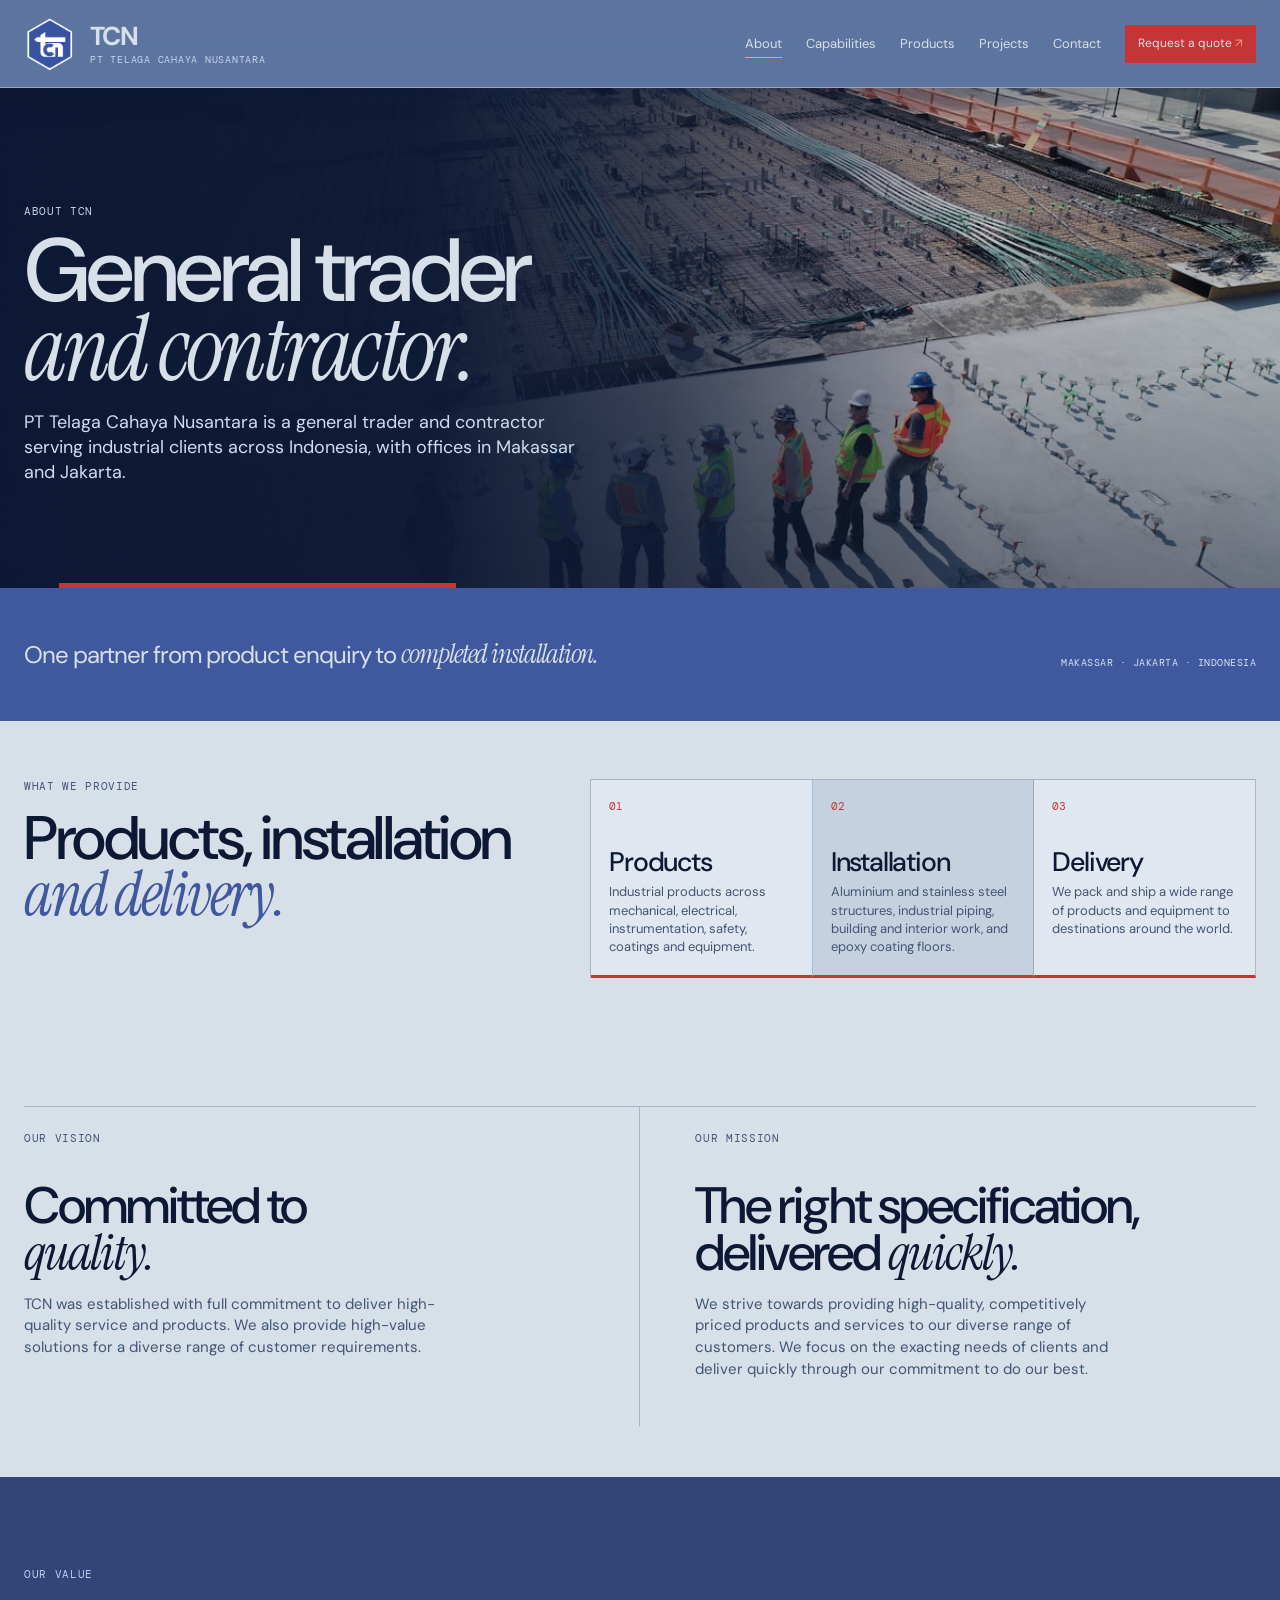
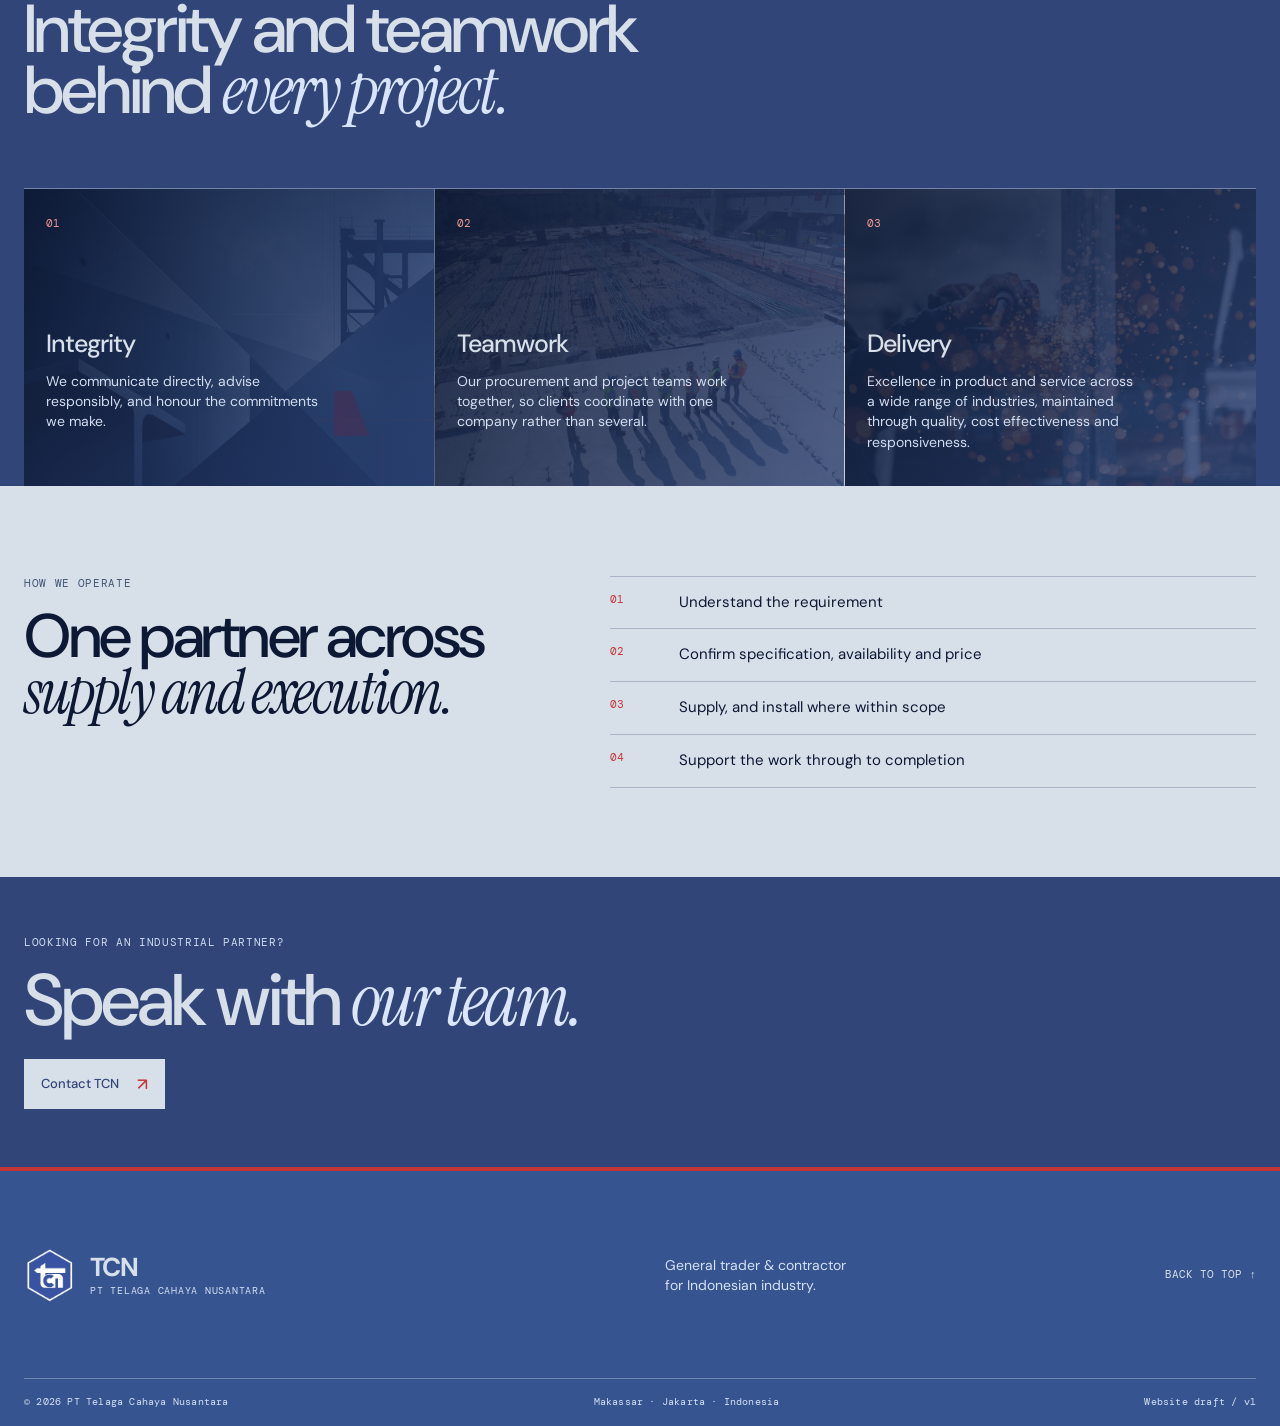
==== about.html @ 2f2cd689 "Initial commit: TCN corporate website Static site with product catalogue, projects, and company page" ====
<!doctype html>
<html lang="en">
  <head>
    <meta charset="UTF-8" />
    <meta name="viewport" content="width=device-width, initial-scale=1.0" />
    <meta name="description" content="PT Telaga Cahaya Nusantara is a general trader and contractor with offices in Makassar and Jakarta. Our vision, mission, values and approach to industrial projects." />
    <title>About TCN — General Trader & Contractor</title>
    <link rel="icon" type="image/png" href="assets/tcn-logo.png" />
    <link rel="preconnect" href="https://fonts.googleapis.com" />
    <link rel="preconnect" href="https://fonts.gstatic.com" crossorigin />
    <link href="https://fonts.googleapis.com/css2?family=DM+Mono:wght@400;500&family=DM+Sans:opsz,wght@9..40,400;9..40,500;9..40,600&family=Instrument+Serif:ital@0;1&display=swap" rel="stylesheet" />
    <link rel="stylesheet" href="styles.css" />
  </head>
  <body class="subpage-body about-page">
    <a class="skip-link" href="#main">Skip to content</a>
    <header class="site-header" id="top">
      <a class="brand" href="index.html" aria-label="TCN home"><img class="brand-mark" src="assets/tcn-logo.png" data-asset="logo" alt="" /><span><strong>TCN</strong><small>PT Telaga Cahaya Nusantara</small></span></a>
      <button class="menu-button" type="button" aria-expanded="false" aria-controls="primary-navigation"><span class="menu-label">Menu</span><span class="menu-lines" aria-hidden="true"></span></button>
      <nav id="primary-navigation" class="primary-navigation" aria-label="Primary navigation"><a href="about.html" aria-current="page">About</a><a href="index.html#capabilities">Capabilities</a><a href="products.html">Products</a><a href="projects.html">Projects</a><a href="index.html#contact">Contact</a><a class="nav-cta" href="index.html#contact">Request a quote <span>↗</span></a></nav>
    </header>
    <main id="main">
      <section class="about-hero section-shell" data-asset-bg="aboutHero">
        <p class="eyebrow">About TCN</p>
        <h1>General trader<br /><em>and contractor.</em></h1>
        <p>PT Telaga Cahaya Nusantara is a general trader and contractor serving industrial clients across Indonesia, with offices in Makassar and Jakarta.</p>
      </section>
      <section class="about-statement-band">
        <div class="section-shell">
          <p>One partner from product enquiry to <em>completed installation.</em></p>
          <span>Makassar · Jakarta · Indonesia</span>
        </div>
      </section>
      <section class="about-scope section-shell" aria-labelledby="scope-title">
        <div class="about-scope-intro"><p class="eyebrow">What we provide</p><h2 id="scope-title">Products, installation<br /><em>and delivery.</em></h2></div>
        <div class="about-scope-grid">
          <article><span>01</span><h3>Products</h3><p>Industrial products across mechanical, electrical, instrumentation, safety, coatings and equipment.</p></article>
          <article><span>02</span><h3>Installation</h3><p>Aluminium and stainless steel structures, industrial piping, building and interior work, and epoxy coating floors.</p></article>
          <article><span>03</span><h3>Delivery</h3><p>We pack and ship a wide range of products and equipment to destinations around the world.</p></article>
        </div>
      </section>
      <section class="company-pillars section-shell">
        <article><p class="eyebrow">Our vision</p><h2>Committed to<br /><em>quality.</em></h2><p>TCN was established with full commitment to deliver high-quality service and products. We also provide high-value solutions for a diverse range of customer requirements.</p></article>
        <article><p class="eyebrow">Our mission</p><h2>The right specification,<br />delivered <em>quickly.</em></h2><p>We strive towards providing high-quality, competitively priced products and services to our diverse range of customers. We focus on the exacting needs of clients and deliver quickly through our commitment to do our best.</p></article>
      </section>
      <section class="value-section">
        <div class="section-shell">
          <div class="value-heading"><p class="eyebrow">Our value</p><h2>Integrity and teamwork<br />behind <em>every project.</em></h2></div>
          <div class="values-grid">
            <article data-asset-bg="valueIntegrity"><span>01</span><h3>Integrity</h3><p>We communicate directly, advise responsibly, and honour the commitments we make.</p></article>
            <article data-asset-bg="valueTeamwork"><span>02</span><h3>Teamwork</h3><p>Our procurement and project teams work together, so clients coordinate with one company rather than several.</p></article>
            <article data-asset-bg="valueDelivery"><span>03</span><h3>Delivery</h3><p>Excellence in product and service across a wide range of industries, maintained through quality, cost effectiveness and responsiveness.</p></article>
          </div>
        </div>
      </section>
      <section class="about-capability section-shell">
        <div><p class="eyebrow">How we operate</p><h2>One partner across<br /><em>supply and execution.</em></h2></div>
        <div class="capability-flow"><p><span>01</span>Understand the requirement</p><p><span>02</span>Confirm specification, availability and price</p><p><span>03</span>Supply, and install where within scope</p><p><span>04</span>Support the work through to completion</p></div>
      </section>
      <section class="enquiry-banner compact">
        <div class="section-shell"><p class="eyebrow">Looking for an industrial partner?</p><h2>Speak with <em>our team.</em></h2><a class="button button-light" href="index.html#contact">Contact TCN <span>↗</span></a></div>
      </section>
    </main>
    <footer class="site-footer">
      <div class="footer-main section-shell"><a class="brand footer-brand" href="index.html"><img class="brand-mark" src="assets/tcn-logo.png" data-asset="logo" alt="" /><span><strong>TCN</strong><small>PT Telaga Cahaya Nusantara</small></span></a><p>General trader & contractor<br />for Indonesian industry.</p><a class="footer-top" href="#top">Back to top ↑</a></div>
      <div class="footer-meta section-shell"><span>© <span id="year"></span> PT Telaga Cahaya Nusantara</span><span>Makassar · Jakarta · Indonesia</span><span>Website draft / v1</span></div>
    </footer>
    <script src="assets/asset-library.js"></script><script src="script.js"></script>
  </body>
</html>
---- styles.css ----
:root {
  --ink: #13234a;
  --paper: #edf2fb;
  --paper-deep: #d9e3f3;
  --blue: #40599e;
  --blue-deep: #314578;
  --blue-soft: #c9d5ec;
  --red: #c53536;
  --red-soft: #f19a90;
  --line: rgba(19, 35, 74, .23);
  --muted: #506282;
  --card-scrim: linear-gradient(90deg, rgba(215,223,233,.98) 0 38%, rgba(215,223,233,.84) 59%, rgba(13,25,52,.25) 100%);
  --card-scrim-hover: linear-gradient(90deg, rgba(13,25,52,.91) 0 42%, rgba(13,25,52,.59) 72%, rgba(13,25,52,.2) 100%);
  --mono: "DM Mono", monospace;
  --sans: "DM Sans", Arial, sans-serif;
  --serif: "Instrument Serif", Georgia, serif;
}

* { box-sizing: border-box; }
html { scroll-behavior: smooth; }
body { margin: 0; color: var(--ink); background: var(--paper); font-family: var(--sans); font-size: 16px; line-height: 1.45; }
a { color: inherit; text-decoration: none; }
a:focus-visible, button:focus-visible, input:focus-visible, select:focus-visible, textarea:focus-visible { outline: 2px solid var(--red); outline-offset: 3px; }
img { display: block; width: 100%; height: 100%; object-fit: cover; }
button, input, select, textarea { font: inherit; }
button { cursor: pointer; }
.section-shell { width: min(100% - 48px, 1320px); margin-inline: auto; }
.skip-link { position: fixed; left: 16px; top: -100px; z-index: 99; padding: 10px 14px; background: var(--blue); color: var(--paper); }
.skip-link:focus { top: 16px; }
.eyebrow, .card-label { margin: 0; font-family: var(--mono); font-size: 11px; letter-spacing: .06em; line-height: 1.3; text-transform: uppercase; }
.eyebrow { color: var(--muted); }
h1, h2, h3, p { text-wrap: pretty; }
h1, h2, h3 { margin-top: 0; font-weight: 500; letter-spacing: -.04em; }
h1 em, h2 em, h3 em { font-family: var(--serif); font-weight: 400; }

.site-header { width: min(100% - 48px, 1320px); min-height: 88px; margin-inline: auto; display: flex; align-items: center; justify-content: space-between; gap: 22px; border-bottom: 1px solid var(--line); }
.brand { display: inline-flex; align-items: center; gap: 11px; min-width: 0; }
.brand-mark { width: 36px; height: 40px; flex: 0 0 36px; object-fit: contain; }
.brand span { display: grid; line-height: 1.05; }
.brand strong { font-size: 18px; letter-spacing: -.05em; }
.brand small { margin-top: 3px; font-size: 9px; font-family: var(--mono); text-transform: uppercase; letter-spacing: .035em; white-space: nowrap; }
.primary-navigation { display: flex; align-items: center; gap: 24px; font-size: 13px; }
.primary-navigation > a:not(.nav-cta) { position: relative; }
.primary-navigation > a:not(.nav-cta)::after { content: ""; position: absolute; bottom: -5px; left: 0; width: 100%; height: 1px; background: var(--blue); transform: scaleX(0); transform-origin: right; transition: transform .25s ease; }
.primary-navigation > a:not(.nav-cta):hover::after { transform: scaleX(1); transform-origin: left; }
.primary-navigation > a[aria-current="page"]::after { background: var(--red-soft); transform: scaleX(1); transform-origin: left; }
.nav-cta { padding: 10px 13px; background: var(--blue-deep); color: var(--paper); font-size: 12px; }
.nav-cta span { color: var(--red-soft); }
.menu-button { display: none; border: 0; background: transparent; color: var(--ink); }

.hero { position: relative; display: grid; grid-template-columns: minmax(0, .96fr) minmax(340px, .89fr); gap: clamp(32px, 5vw, 76px); padding: clamp(48px, 5.4vw, 76px) 0 40px; }
.hero-copy { align-self: center; padding-bottom: 18px; }
.hero h1 { max-width: 9.3ch; margin: 14px 0 21px; font-size: clamp(54px, 6.3vw, 102px); line-height: .88; }
.hero-intro { max-width: 430px; margin: 0; color: var(--muted); font-size: clamp(17px, 1.45vw, 21px); line-height: 1.42; }
.hero-actions { display: flex; align-items: center; gap: 26px; margin-top: 28px; }
.button { display: inline-flex; align-items: center; justify-content: center; gap: 18px; min-height: 48px; padding: 12px 16px; border: 1px solid transparent; font-size: 13px; font-weight: 500; transition: background .2s, color .2s, transform .2s; }
.button:hover { transform: translateY(-2px); }
.button-dark { background: var(--blue-deep); color: var(--paper); }
.button-dark span { color: var(--red-soft); font-size: 18px; }
.text-link { display: inline-flex; align-items: center; gap: 8px; border-bottom: 1px solid currentColor; padding-bottom: 3px; font-size: 13px; font-weight: 500; }
.text-link span { color: var(--blue); font-size: 17px; line-height: .5; }
.hero-image { position: relative; height: clamp(405px, 53svh, 500px); min-height: 0; margin: 0; overflow: hidden; background: var(--blue-deep); }
.hero-slides, .hero-slides img { position: absolute; inset: 0; }
.hero-slides img { opacity: 0; transform: scale(1.025); transition: opacity 1.05s cubic-bezier(.22,.61,.36,1), transform 5.2s cubic-bezier(.22,.61,.36,1); }
.hero-slides img.is-active { opacity: 1; transform: scale(1); }
.hero-image::after { content: ""; position: absolute; inset: 0; background: linear-gradient(0deg, rgba(20, 35, 75, .66), rgba(64, 89, 158, .14) 55%); pointer-events: none; }
.hero-image figcaption { position: absolute; z-index: 2; right: 18px; bottom: 14px; left: 18px; display: flex; justify-content: space-between; color: var(--paper); font-family: var(--mono); font-size: 10px; letter-spacing: .045em; text-transform: uppercase; }
.hero-stamp { position: absolute; z-index: 3; right: -1px; top: 32px; display: grid; place-content: center; width: 72px; height: 78px; color: var(--paper); background: var(--red); font-family: var(--mono); font-size: 11px; line-height: 1.1; text-align: center; }
.hero-slider-controls { position: absolute; z-index: 3; top: 18px; left: 18px; display: flex; align-items: center; gap: 9px; color: var(--paper); }
.hero-slider-controls > button { width: 27px; height: 27px; border: 1px solid rgba(237,242,251,.75); background: rgba(13,25,52,.5); color: var(--paper); font-size: 16px; line-height: 1; }
.hero-slider-controls > button:hover { border-color: var(--red-soft); color: var(--red-soft); }
.hero-slider-dots { display: flex; gap: 5px; }
.hero-slider-dots button { width: 7px; height: 7px; padding: 0; border: 0; border-radius: 50%; background: rgba(237,242,251,.5); }
.hero-slider-dots button.is-active { background: var(--red-soft); transform: scale(1.2); }
.hero-slide-count { margin-left: 3px; font: 9px var(--mono); letter-spacing: .06em; }
.hero-rule { position: absolute; width: 38%; height: 7px; bottom: 0; left: 0; background: var(--red); }

.confidence-bar { display: flex; align-items: center; justify-content: space-between; gap: 28px; padding: 19px max(24px, calc((100% - 1320px)/2)); background: var(--blue-deep); color: var(--paper); border-top: 3px solid var(--red); }
.confidence-bar p { margin: 0; font-size: 14px; }
.confidence-bar a { flex: none; font-family: var(--mono); font-size: 11px; text-transform: uppercase; }
.confidence-bar a span { color: var(--red-soft); }

.capabilities { padding: clamp(58px, 7.5vw, 104px) 0; }
.section-header { display: grid; grid-template-columns: 1.05fr 1.05fr .75fr; gap: 32px; align-items: end; margin-bottom: 46px; }
.section-header h2 { max-width: 600px; margin: 0; font-size: clamp(45px, 5.1vw, 76px); line-height: .92; }
.section-header > p:not(.eyebrow) { max-width: 290px; margin: 0 0 4px; color: var(--muted); font-size: 15px; }
.capability-list { border-top: 1px solid var(--line); background: transparent; }
.capability-card { position: relative; display: grid; grid-template-columns: 9.5% 42% 48.5%; min-height: 490px; border-bottom: 1px solid var(--line); }
.card-number { padding: 21px 0 0; color: var(--muted); font-family: var(--mono); font-size: 11px; }
.capability-content { display: flex; flex-direction: column; align-items: flex-start; padding: 78px 45px 42px 0; }
.capability-content .card-label { color: var(--blue-deep); }
.capability-content h3 { margin: 22px 0; font-size: clamp(38px, 4vw, 64px); line-height: .92; }
.capability-content > p:not(.card-label) { max-width: 410px; margin: 0; color: var(--muted); font-size: 15px; }
.capability-content ul { margin: 27px 0 30px; padding: 0; list-style: none; font-size: 13px; }
.capability-content li { padding: 5px 0; border-top: 1px solid var(--line); }
.capability-content li::before { content: "—"; color: var(--red); padding-right: 7px; }
.card-image { position: relative; overflow: hidden; }
.card-image::after { content: ""; position: absolute; inset: 0; background: rgba(49, 69, 120, .38); mix-blend-mode: multiply; }
.trading .card-image::after { background: rgba(197, 53, 54, .22); }

.statement-section { padding: clamp(58px, 7vw, 98px) 0 0; background: var(--blue-deep); color: var(--paper); }
.statement-inner .eyebrow { color: #bfd0f1; }
.statement-text { max-width: 1060px; margin: 62px 0 90px; font-size: clamp(45px, 5.9vw, 88px); line-height: .94; letter-spacing: -.05em; }
.statement-text em { color: #d6e1fb; font-family: var(--serif); font-weight: 400; }
.principles-grid { display: grid; grid-template-columns: repeat(4, 1fr); border-top: 1px solid rgba(242,240,234,.29); }
.principles-grid > div { position: relative; isolation: isolate; min-height: 205px; padding: 20px 20px 28px; overflow: hidden; border-right: 1px solid rgba(242,240,234,.29); background-color: var(--blue-deep); background-image: var(--asset-image); background-position: center; background-size: cover; }
.principles-grid > div::before { content: ''; position: absolute; z-index: 0; inset: 0; background: linear-gradient(125deg, rgba(13,25,52,.94), rgba(13,25,52,.75)); }
.principles-grid > div > * { position: relative; z-index: 1; }
.principles-grid > div:last-child { border-right: 0; }
.principles-grid span { color: var(--red-soft); font-family: var(--mono); font-size: 11px; }
.principles-grid h3 { margin: 44px 0 8px; font-size: 21px; letter-spacing: -.03em; }
.principles-grid p { max-width: 210px; margin: 0; color: #ced9ef; font-size: 13px; }

.references { padding: clamp(60px, 7.5vw, 104px) 0; }
.section-header.narrow { grid-template-columns: 1.05fr 1.5fr; }
.reference-grid { display: grid; grid-template-columns: repeat(4, 1fr); margin-top: 54px; border-top: 1px solid var(--line); border-left: 1px solid var(--line); }
.reference-grid span { min-height: 125px; display: grid; align-content: center; padding: 22px; border-right: 1px solid var(--line); border-bottom: 1px solid var(--line); font-size: clamp(15px, 1.4vw, 20px); font-weight: 500; letter-spacing: -.025em; }
.reference-grid span:nth-child(2n) { background: var(--blue-soft); }
.client-logo-grid { display: grid; grid-template-columns: repeat(3, 1fr); margin-top: 54px; border-top: 1px solid var(--line); border-left: 1px solid var(--line); }
.client-logo-card { min-height: 202px; display: flex; flex-direction: column; justify-content: space-between; gap: 24px; padding: 28px; background: rgba(237,242,251,.56); border-right: 1px solid var(--line); border-bottom: 1px solid var(--line); }
.client-logo-card:nth-child(2) { background: #c6d1df; }
.client-logo-card img { width: min(100%, 220px); height: 86px; object-fit: contain; object-position: left center; }
.client-logo-card p { margin: 0; color: var(--muted); font: 11px var(--mono); line-height: 1.35; text-transform: uppercase; }
.reference-roster { margin-top: 0; padding: 29px 0 0; border-top: 3px solid var(--red); }
.reference-roster ul { display: grid; grid-template-columns: repeat(3, 1fr); gap: 0 24px; margin: 0; padding: 0; list-style: none; }
.reference-roster li { padding: 9px 0; border-bottom: 1px solid var(--line); color: var(--muted); font-size: 13px; }
.reference-roster li.reference-more { align-self: center; padding: 10px 0 0; border-bottom: 0; color: var(--muted); font-size: 14px; line-height: 1; opacity: .78; }
.reference-more em { font-family: var(--serif); font-weight: 400; }

.image-break { position: relative; height: min(63vw, 680px); overflow: hidden; background: var(--blue-deep); }
.image-break img { filter: grayscale(1) contrast(1.13); }
.image-break::after { content: ""; position: absolute; inset: 0; background: rgba(49, 69, 120, .46); mix-blend-mode: multiply; }
.image-break-caption { position: absolute; z-index: 1; bottom: 21px; left: 50%; width: min(100% - 48px, 1320px); transform: translateX(-50%); display: flex; justify-content: space-between; color: var(--paper); font-family: var(--mono); font-size: 10px; letter-spacing: .05em; text-transform: uppercase; }

.contact { display: grid; grid-template-columns: .98fr 1.02fr; gap: clamp(50px, 8vw, 118px); padding: clamp(60px, 7.5vw, 106px) 0; }
.contact-heading h2 { margin: 21px 0 27px; font-size: clamp(48px, 5.5vw, 82px); line-height: .91; }
.contact-heading > p:not(.eyebrow) { max-width: 425px; color: var(--muted); font-size: 16px; }
.office-list { display: grid; grid-template-columns: 1fr 1fr; gap: 24px; max-width: 560px; margin-top: 53px; }
.office-list > div { padding-top: 11px; border-top: 1px solid var(--ink); }
.office-list span { font-family: var(--mono); font-size: 10px; letter-spacing: .04em; text-transform: uppercase; }
.office-list p { margin: 11px 0 0; font-size: 13px; }
.contact-map { margin-top: 38px; border-top: 3px solid var(--red); background: var(--blue-deep); color: var(--paper); }
.contact-map-bar { display: flex; align-items: end; justify-content: space-between; gap: 18px; padding: 17px 18px 14px; border-bottom: 1px solid rgba(237,242,251,.27); }
.contact-map-bar .eyebrow { margin: 0; color: #b9cae9; font-size: 9px; }
.contact-map-bar h3 { margin: 5px 0 0; font-size: 24px; line-height: .95; letter-spacing: -.045em; }
.contact-map-bar a { flex: none; color: #dce6f8; border-bottom: 1px solid #dce6f8; padding-bottom: 2px; font-size: 11px; font-weight: 600; }
.contact-map-bar a span { color: var(--red-soft); font-size: 15px; }
.map-switch { display: flex; border-bottom: 1px solid rgba(237,242,251,.27); }
.map-switch button { flex: 1; padding: 10px 14px; border: 0; border-right: 1px solid rgba(237,242,251,.27); background: transparent; color: #c8d7f0; cursor: pointer; font: 10px var(--mono); letter-spacing: .045em; text-align: left; text-transform: uppercase; }
.map-switch button:last-child { border-right: 0; }
.map-switch button:hover, .map-switch button:focus-visible { background: rgba(237,242,251,.08); color: var(--paper); outline: 0; }
.map-switch button.is-active { color: var(--paper); box-shadow: inset 0 -3px 0 var(--red); }
.contact-map-frame { position: relative; height: 210px; overflow: hidden; background: #90a8c4; }
.contact-map-frame::after { content: ''; position: absolute; inset: 0; pointer-events: none; background: linear-gradient(135deg, rgba(49,69,120,.36), rgba(13,25,52,.1)); mix-blend-mode: multiply; }
.contact-map-frame iframe { display: block; width: 100%; height: 100%; border: 0; filter: saturate(.53) contrast(1.08); }
.contact-form { padding: 27px 30px 29px; align-self: start; background: var(--paper-deep); }
.form-intro { display: flex; justify-content: space-between; gap: 20px; margin-bottom: 29px; padding-bottom: 17px; border-bottom: 1px solid var(--line); }
.form-intro p { margin: 0; font-weight: 600; }
.form-intro span { color: var(--muted); font-size: 11px; }
.contact-form label { display: block; margin-top: 19px; font-family: var(--mono); font-size: 10px; letter-spacing: .04em; text-transform: uppercase; }
.contact-form input, .contact-form select, .contact-form textarea { width: 100%; margin-top: 7px; padding: 9px 0; border: 0; border-bottom: 1px solid var(--ink); border-radius: 0; outline: 0; color: var(--ink); background: transparent; font-family: var(--sans); font-size: 15px; letter-spacing: 0; text-transform: none; }
.contact-form textarea { resize: vertical; }
.contact-form input:focus, .contact-form select:focus, .contact-form textarea:focus { border-bottom: 2px solid var(--blue); }
.contact-form .button { width: 100%; margin-top: 29px; }
.form-status { min-height: 1.2em; margin: 14px 0 0; color: var(--blue-deep); font-size: 12px; }
.form-contact { margin: 11px 0 0; color: var(--muted); font-size: clamp(8.5px, 2.7vw, 11px); white-space: nowrap; }
.form-contact a { color: var(--ink); border-bottom: 1px solid var(--ink); }

.site-footer { background: var(--blue-footer, #365590); color: var(--paper); border-top: 4px solid var(--red); }
.footer-main { min-height: 207px; display: grid; grid-template-columns: 1.3fr 1fr auto; align-items: center; gap: 30px; }
.footer-brand { gap: 14px; }
.footer-brand .brand-mark { width: 52px; height: 56px; flex-basis: 52px; filter: none; }
.footer-brand strong { font-size: 26px; letter-spacing: -.06em; }
.footer-brand small { margin-top: 5px; color: #d5e0f6; font-size: 10px; letter-spacing: .075em; }
.footer-main > p { margin: 0; color: #d5e0f6; font-size: 14px; }
.footer-top { font-family: var(--mono); font-size: 11px; text-transform: uppercase; }
.footer-meta { display: flex; justify-content: space-between; gap: 20px; padding-top: 16px; padding-bottom: 16px; border-top: 1px solid rgba(237,242,251,.32); color: #d5e0f6; font-family: var(--mono); font-size: 10px; letter-spacing: .02em; }

.reveal { opacity: 0; transform: translateY(18px); transition: opacity .75s ease, transform .75s cubic-bezier(.2,.7,.2,1); }
.reveal.is-visible { opacity: 1; transform: translateY(0); }
.reveal-delay { transition-delay: .12s; }

@media (max-width: 900px) {
  .section-shell, .site-header { width: min(100% - 36px, 1320px); }
  .site-header { min-height: 75px; }
  .primary-navigation { position: absolute; z-index: 10; top: 75px; left: 0; right: 0; display: grid; gap: 0; padding: 0 18px; background: var(--blue-nav, #2f4b83); color: var(--paper); border-bottom: 1px solid rgba(237,242,251,.28); opacity: 0; visibility: hidden; pointer-events: none; transform: translateY(-8px); transition: opacity .2s ease, transform .2s ease, visibility 0s linear .2s; }
  .primary-navigation.is-open { opacity: 1; visibility: visible; pointer-events: auto; transform: translateY(0); transition-delay: 0s; }
  .primary-navigation a { padding: 16px 0; border-top: 1px solid var(--line); }
  .primary-navigation .nav-cta { margin: 12px 0 18px; text-align: center; }
  .menu-button { display: inline-flex; align-items: center; gap: 10px; padding: 7px 0; font-family: var(--mono); font-size: 11px; text-transform: uppercase; }
  .menu-lines, .menu-lines::before { display: block; width: 18px; height: 1px; background: currentColor; }
  .menu-lines { position: relative; }
  .menu-lines::before { content: ""; position: absolute; top: -5px; }
  .hero { grid-template-columns: 1fr; padding-top: 58px; }
  .hero h1 { max-width: 10ch; }
  .hero-image { height: min(86vw, 500px); }
  .section-header { grid-template-columns: 1fr 1.5fr; }
  .section-header > p:not(.eyebrow) { grid-column: 2; }
  .capability-card { grid-template-columns: 11% 49% 40%; min-height: 440px; }
  .capability-content { padding-top: 55px; padding-right: 26px; }
  .principles-grid { grid-template-columns: 1fr 1fr; }
  .principles-grid > div:nth-child(2) { border-right: 0; }
  .principles-grid > div:nth-child(3), .principles-grid > div:nth-child(4) { border-top: 1px solid rgba(242,240,234,.29); }
  .references .section-header.narrow { grid-template-columns: 1fr 1.5fr; }
  .reference-grid { grid-template-columns: 1fr 1fr; }
  .contact { gap: 55px; }
  .footer-main { grid-template-columns: 1fr auto; }
  .footer-main > p { display: none; }
}

@media (max-width: 620px) {
  .section-shell, .site-header { width: min(100% - 32px, 1320px); }
  .brand small { display: none; }
  .hero { gap: 32px; padding-top: 46px; padding-bottom: 34px; }
  .hero h1 { margin-top: 15px; font-size: clamp(55px, 17vw, 84px); }
  .hero-intro { font-size: 16px; }
  .hero-actions { gap: 19px; margin-top: 28px; }
  .hero-image { height: min(82vw, 390px); }
  .confidence-bar { align-items: flex-start; flex-direction: column; gap: 12px; padding: 16px; }
  .confidence-bar p { font-size: 13px; }
  .section-header, .references .section-header.narrow { grid-template-columns: 1fr; gap: 17px; margin-bottom: 42px; }
  .section-header > p:not(.eyebrow) { grid-column: auto; }
  .capability-card { grid-template-columns: 1fr; }
  .card-number { padding: 16px 0 0; }
  .capability-content { padding: 28px 0 37px; }
  .capability-content h3 { font-size: 46px; }
  .card-image { min-height: 285px; }
  .statement-text { margin: 42px 0 64px; font-size: 47px; }
  .principles-grid { grid-template-columns: 1fr; }
  .principles-grid > div, .principles-grid > div:not(:first-child) { min-height: auto; padding: 19px 0 25px; border-right: 0; border-top: 1px solid rgba(242,240,234,.29); }
  .principles-grid > div:first-child { border-top: 0; }
  .principles-grid h3 { margin-top: 20px; }
  .reference-grid, .client-logo-grid { grid-template-columns: 1fr; margin-top: 36px; }
  .reference-grid span { min-height: 83px; }
  .client-logo-card { min-height: 160px; padding: 22px; }
  .client-logo-card img { height: 70px; }
  .reference-roster { padding-top: 23px; }
  .reference-roster ul { grid-template-columns: 1fr; }
  .image-break { height: 94vw; }
  .contact { grid-template-columns: 1fr; gap: 50px; }
  .office-list { grid-template-columns: 1fr; gap: 19px; margin-top: 38px; }
  .contact-map { margin-top: 31px; }
  .contact-map-bar { align-items: flex-start; flex-direction: column; gap: 11px; }
  .contact-map-frame { height: 250px; }
  .contact-form { padding: 23px 20px; }
  .form-intro { align-items: flex-start; flex-direction: column; gap: 4px; }
  .footer-main { min-height: 170px; grid-template-columns: 1fr; gap: 26px; padding-top: 32px; padding-bottom: 28px; }
  .footer-brand { gap: 10px; }
  .footer-brand .brand-mark { width: 43px; height: 47px; flex-basis: 43px; }
  .footer-brand strong { font-size: 22px; }
  .footer-brand small { margin-top: 3px; font-size: 9px; letter-spacing: .045em; }
  .footer-top { justify-self: start; }
  .footer-meta { align-items: flex-start; flex-direction: column; gap: 7px; }
}

@media (prefers-reduced-motion: reduce) { html { scroll-behavior: auto; } *, *::before, *::after { transition-duration: .01ms !important; animation-duration: .01ms !important; } .reveal { opacity: 1; transform: none; } }

/* Product catalogue and project archive */
.subpage-body { background: var(--paper); }
.subpage-hero { min-height: 430px; display: flex; flex-direction: column; align-items: flex-start; justify-content: center; padding: 58px 0 64px; }
.subpage-hero h1 { max-width: 10.5ch; margin: 14px 0 20px; font-size: clamp(56px, 7vw, 106px); line-height: .88; }
.subpage-hero > p:not(.eyebrow) { max-width: 510px; margin: 0; color: var(--muted); font-size: 18px; }
.subpage-hero .button { margin-top: 26px; }
.catalogue-intro { display: flex; align-items: end; justify-content: space-between; gap: 42px; padding: 27px 0; border-top: 1px solid var(--line); border-bottom: 1px solid var(--line); }
.catalogue-intro p { max-width: 650px; margin: 0; font-size: clamp(20px, 2.35vw, 32px); line-height: 1.1; letter-spacing: -.04em; }
.catalogue-intro .text-link { flex: none; }
.supplier-brands { padding: clamp(56px, 6.5vw, 86px) 0; }
.supplier-brands .section-header { margin-bottom: 38px; }
.supplier-brand-grid { display: grid; grid-template-columns: repeat(5, 1fr); gap: 10px; }
.supplier-brand-card { position: relative; min-height: 158px; display: flex; flex-direction: column; justify-content: space-between; gap: 10px; padding: 14px 16px 15px; overflow: hidden; border: 1px solid var(--line); background: rgba(237,242,251,.46); }
.supplier-brand-card::after { content: ''; position: absolute; bottom: 0; left: 0; width: 62%; height: 3px; background: var(--red); }
.supplier-brand-card:nth-child(5n + 2), .supplier-brand-card:nth-child(5n + 4) { background: #c6d1df; }
.supplier-brand-identity { display: flex; align-items: center; width: 100%; height: 43px; padding: 8px 10px; background: rgba(13,25,52,.06); border: 1px solid rgba(13,25,52,.12); }
.supplier-brand-identity.is-placeholder { border-style: dashed; }
.supplier-brand-identity img { width: 100%; height: 100%; object-fit: contain; object-position: left center; }
.supplier-logo-missing { color: var(--muted); font: 9px var(--mono); letter-spacing: .12em; text-transform: uppercase; }
.supplier-brand-wordmark { display: block; max-width: 100%; margin-top: auto; font-size: clamp(18px, 1.75vw, 26px); line-height: .9; letter-spacing: -.065em; overflow-wrap: anywhere; }
.supplier-brand-card span { color: var(--muted); font: 9px var(--mono); letter-spacing: .04em; line-height: 1.25; text-transform: uppercase; }
.product-index { padding: clamp(56px, 6.5vw, 88px) 0; }
.index-heading { display: flex; align-items: baseline; justify-content: space-between; gap: 25px; margin-bottom: 22px; }
.index-heading > p:not(.eyebrow) { margin: 0; color: var(--muted); font-size: 12px; }
.product-index-grid { display: grid; grid-template-columns: 1fr 1fr; border-top: 1px solid var(--line); border-left: 1px solid var(--line); }
.product-index-card { position: relative; isolation: isolate; min-height: 200px; display: grid; grid-template-columns: 58px minmax(0, 1fr); gap: 18px; padding: 18px 28px 18px 18px; overflow: hidden; border-right: 1px solid var(--line); border-bottom: 1px solid var(--line); cursor: pointer; transition: background .22s, color .22s; }
.product-index-media { position: absolute; z-index: 0; inset: 0; margin: 0; background: var(--blue-deep); }
.product-index-media::after { content: ''; position: absolute; inset: 0; background: var(--card-scrim); transition: background .22s; }
.product-index-media img { width: 100%; height: 100%; object-fit: cover; filter: saturate(.58) contrast(1.06); }
.product-index-media figcaption { position: absolute; z-index: 1; right: 13px; top: 12px; color: rgba(237,242,251,.72); font: 9px var(--mono); text-transform: uppercase; letter-spacing: .07em; }
.product-number, .product-index-card > div { position: relative; z-index: 1; }
.product-index-card:nth-child(4n + 2), .product-index-card:nth-child(4n + 3) { background: rgba(64, 89, 158, .08); }
.product-index-card:hover { background: var(--blue-deep); color: var(--paper); }
.product-index-card:hover .product-index-media::after { background: var(--card-scrim-hover); }
.product-index-card:hover .card-label, .product-index-card:hover p { color: #d3def4; }
.product-index-card:hover .product-card-link span { color: var(--red-soft); }
.product-index-card:focus-visible,
.project-format-grid a:focus-visible { outline: 3px solid var(--red); outline-offset: -3px; }
.product-number { color: var(--red); font-family: var(--mono); font-size: 11px; }
.product-index-card h2 { margin: 7px 0 10px; font-size: clamp(29px, 3.5vw, 45px); line-height: .96; }
.product-index-card p:not(.card-label) { max-width: 390px; margin: 0; color: var(--muted); font-size: 13px; }
.product-card-link { position: absolute; z-index: 1; bottom: 19px; left: 94px; font-size: 12px; font-weight: 600; }
.product-card-link span { color: var(--red); font-size: 17px; }
.enquiry-banner { padding: clamp(58px, 7vw, 96px) 0; background: var(--blue-deep); color: var(--paper); }
.enquiry-banner .eyebrow { color: #cedaf1; }
.enquiry-banner h2 { max-width: 820px; margin: 19px 0 30px; font-size: clamp(45px, 5.7vw, 82px); line-height: .91; }
.enquiry-banner h2 em { color: #dce6fb; }
.button-light { background: var(--paper); color: var(--blue-deep); }
.button-light span { color: var(--red); font-size: 17px; }
.enquiry-banner.compact { padding: 58px 0; }
.enquiry-banner.compact h2 { margin-bottom: 0; }
.enquiry-banner.compact .button { margin-top: 24px; }

.back-link { display: inline-block; margin-bottom: 52px; border-bottom: 1px solid var(--ink); padding-bottom: 3px; font-family: var(--mono); font-size: 11px; text-transform: uppercase; }
.category-hero { position: relative; isolation: isolate; min-height: 410px; padding: 58px 0 64px; overflow: hidden; }
.category-hero::after { content: ''; position: absolute; z-index: -1; inset: 0; background: linear-gradient(90deg, var(--paper) 0 45%, rgba(215,223,233,.89) 60%, rgba(215,223,233,.24) 100%); }
.category-hero-media { position: absolute; z-index: -2; inset: 0; background: var(--blue-deep); }
.category-hero-media img { width: 100%; height: 100%; object-fit: cover; object-position: right center; filter: saturate(.7) contrast(1.1); }
.category-hero .eyebrow { margin: 0; }
.category-hero h1 { max-width: 10ch; margin: 13px 0 17px; font-size: clamp(56px, 7.2vw, 108px); line-height: .86; }
.category-hero > p:not(.eyebrow) { max-width: 590px; margin: 0; color: var(--muted); font-size: clamp(18px, 2vw, 26px); line-height: 1.2; }
.category-tags { display: flex; flex-wrap: wrap; gap: 7px; margin-top: 30px; }
.category-tags span { padding: 6px 8px; color: var(--blue-deep); border: 1px solid var(--blue); font-family: var(--mono); font-size: 10px; letter-spacing: .035em; text-transform: uppercase; }
.category-groups { padding-bottom: clamp(62px, 7vw, 98px); }
.group-heading { display: grid; grid-template-columns: .86fr 1.14fr; gap: 55px; padding: 22px 0 40px; border-top: 1px solid var(--line); }
.group-heading > p:not(.eyebrow) { max-width: 480px; margin: 0; color: var(--muted); font-size: 14px; }
.category-group { display: grid; grid-template-columns: 12% 28% 1fr auto; gap: 25px; align-items: start; padding: 27px 0 33px; border-top: 1px solid var(--line); }
.category-group:last-child { border-bottom: 1px solid var(--line); }
.group-number { color: var(--red); font-family: var(--mono); font-size: 11px; }
.category-group h2 { margin: 0; font-size: clamp(23px, 2.5vw, 37px); line-height: .98; }
.category-group ul { display: grid; grid-template-columns: 1fr 1fr; gap: 0 24px; margin: -5px 0 0; padding: 0; list-style: none; }
.category-group li { padding: 6px 0; border-bottom: 1px solid var(--line); color: var(--muted); font-size: 13px; }
.category-group .text-link { align-self: end; white-space: nowrap; }
.related-categories { padding-bottom: clamp(54px, 6vw, 82px); }
.related-grid { display: grid; grid-template-columns: repeat(3, 1fr); border-top: 1px solid var(--line); border-left: 1px solid var(--line); }
.related-grid a { min-height: 150px; display: grid; grid-template-columns: 1fr auto; grid-template-rows: auto 1fr; align-items: start; padding: 18px; border-right: 1px solid var(--line); border-bottom: 1px solid var(--line); transition: background .2s, color .2s; }
.related-grid a:hover { background: var(--blue); color: var(--paper); }
.related-grid span { color: var(--red); font-family: var(--mono); font-size: 10px; }
.related-grid strong { align-self: end; font-size: 20px; letter-spacing: -.035em; }
.related-grid i { color: var(--red); font-size: 20px; font-style: normal; }

.projects-hero { min-height: 430px; background: linear-gradient(135deg, transparent 0 63%, var(--blue-soft) 63% 100%); }
.project-ethos { padding: 37px 0; border-top: 1px solid var(--line); border-bottom: 1px solid var(--line); background: var(--blue); color: var(--paper); }
.project-ethos > div { display: flex; align-items: end; justify-content: space-between; gap: 38px; }
.project-ethos p { max-width: 690px; margin: 0; font-size: clamp(24px, 3.1vw, 43px); line-height: 1.02; letter-spacing: -.04em; }
.project-ethos span { max-width: 260px; color: #d8e3f7; font-family: var(--mono); font-size: 10px; line-height: 1.5; text-transform: uppercase; }
.project-archive { padding: clamp(56px, 6.5vw, 88px) 0; }
.project-format-grid { display: grid; grid-template-columns: 1fr 1fr; border-top: 1px solid var(--line); border-left: 1px solid var(--line); }
.project-format-grid a { position: relative; isolation: isolate; display: grid; grid-template-columns: 58px minmax(0, 1fr); grid-template-rows: auto 1fr; column-gap: 18px; min-height: 200px; padding: 18px 28px 18px 18px; overflow: hidden; color: var(--ink); border-right: 1px solid var(--line); border-bottom: 1px solid var(--line); background-color: rgba(64, 89, 158, .08); background-image: var(--asset-image); background-position: center; background-size: cover; cursor: pointer; transition: background .22s, color .22s; }
.project-format-grid a::before { content: ''; position: absolute; z-index: 0; inset: 0; background: var(--card-scrim); transition: background .22s; }
.project-format-grid a::after { display: none; }
.project-format-grid a:hover { color: var(--paper); }
.project-format-grid a:hover::before { background: var(--card-scrim-hover); }
.project-format-grid a > * { position: relative; z-index: 1; }
.project-format-grid span { grid-column: 1; grid-row: 1; color: var(--red); font-family: var(--mono); font-size: 11px; }
.project-format-grid h2 { grid-column: 2; grid-row: 1; margin: 7px 0 10px; font-size: clamp(29px, 3.5vw, 45px); line-height: .96; }
.project-format-grid p { grid-column: 2; grid-row: 2; align-self: start; max-width: 390px; margin: 0; color: var(--muted); font-size: 13px; }
.project-format-grid a:hover p { color: #d3def4; }
.project-format-grid i { position: absolute; z-index: 1; bottom: 19px; left: 94px; color: var(--ink); font-size: 17px; font-style: normal; }
.project-format-grid i::before { content: 'View project'; margin-right: 8px; font-size: 12px; font-style: normal; font-weight: 600; }
.project-format-grid i { color: var(--red); }
.project-format-grid a:hover i { color: var(--red-soft); }
.project-archive-note { display: grid; grid-template-columns: 1fr 1fr; gap: 70px; padding-bottom: clamp(58px, 7vw, 94px); }
.project-archive-note h2 { margin: 17px 0 0; font-size: clamp(43px, 4.7vw, 69px); line-height: .91; }
.project-archive-note ol { margin: 0; padding: 0; list-style: none; border-top: 1px solid var(--line); }
.project-archive-note li { display: grid; grid-template-columns: 54px 1fr; gap: 18px; padding: 15px 0; border-bottom: 1px solid var(--line); }
.project-archive-note li span { color: var(--red); font-family: var(--mono); font-size: 11px; }
.project-archive-note li p { margin: 0; font-size: 14px; }
.project-dossier { padding: 58px 0 clamp(64px, 7vw, 94px); }
.project-dossier .eyebrow { margin: 0; }
.project-dossier h1 { max-width: 9ch; margin: 13px 0 17px; font-size: clamp(56px, 7.2vw, 108px); line-height: .87; }
.project-dossier > p:not(.eyebrow) { max-width: 600px; margin: 0; color: var(--muted); font-size: clamp(19px, 2.1vw, 28px); line-height: 1.2; }
.dossier-status { display: flex; align-items: baseline; gap: 13px; margin-top: 55px; padding: 14px 0; border-top: 1px solid var(--line); border-bottom: 1px solid var(--line); }
.dossier-status span { color: var(--muted); font-family: var(--mono); font-size: 10px; text-transform: uppercase; }
.dossier-status strong { font-size: 14px; }
.dossier-fields { display: grid; grid-template-columns: 1fr 1fr; gap: 0 48px; margin: 0; padding: 0; list-style: none; }
.dossier-fields li { display: flex; gap: 16px; padding: 14px 0; border-bottom: 1px solid var(--line); font-size: 14px; }
.dossier-fields span { color: var(--red); font-family: var(--mono); font-size: 10px; }
.project-template { display: grid; grid-template-columns: .8fr 1.2fr; gap: 58px; padding-bottom: clamp(58px, 7vw, 96px); }
.project-template-intro > p:not(.eyebrow) { margin: 18px 0 0; color: var(--muted); font-size: 16px; }
.project-template-grid { display: grid; grid-template-columns: repeat(3, 1fr); border-top: 1px solid var(--line); }
.project-template-grid > div { min-height: 210px; padding: 18px 17px 18px 0; border-right: 1px solid var(--line); }
.project-template-grid > div:not(:first-child) { padding-left: 17px; }
.project-template-grid > div:last-child { border-right: 0; }
.project-template-grid span { color: var(--red); font-family: var(--mono); font-size: 10px; }
.project-template-grid h2 { margin: 45px 0 8px; font-size: 20px; }
.project-template-grid p { margin: 0; color: var(--muted); font-size: 13px; }

@media (max-width: 900px) { .category-group { grid-template-columns: 8% 27% 1fr; } .category-group .text-link { grid-column: 3; justify-self: start; } .category-group ul { grid-template-columns: 1fr; } .supplier-brand-grid { grid-template-columns: repeat(4, 1fr); } .project-archive-note, .project-template { gap: 46px; } }
@media (max-width: 620px) { .subpage-hero { min-height: 370px; padding: 46px 0 52px; } .subpage-hero h1, .category-hero h1, .project-dossier h1 { font-size: clamp(52px, 15vw, 76px); } .category-hero { min-height: 365px; padding-top: 46px; padding-bottom: 52px; } .project-dossier { padding-top: 46px; padding-bottom: 62px; } .catalogue-intro, .project-ethos > div { align-items: flex-start; flex-direction: column; gap: 16px; } .supplier-brands { padding-top: 58px; } .supplier-brand-grid { grid-template-columns: repeat(2, 1fr); } .supplier-brand-card { min-height: 112px; padding: 14px; } .supplier-brand-wordmark { min-height: 38px; font-size: 25px; } .product-index-grid, .project-format-grid { grid-template-columns: 1fr; } .product-index-card { min-height: 220px; padding-top: 20px; } .product-card-link { bottom: 16px; } .index-heading { align-items: flex-start; flex-direction: column; gap: 8px; } .group-heading, .project-archive-note, .project-template { grid-template-columns: 1fr; gap: 20px; } .category-group { grid-template-columns: 38px 1fr; gap: 17px; } .category-group ul, .category-group .text-link { grid-column: 2; } .category-group .text-link { margin-top: -8px; } .related-grid { grid-template-columns: 1fr; } .projects-hero { background: linear-gradient(142deg, transparent 0 74%, var(--blue-soft) 74% 100%); } .project-format-grid a { min-height: 230px; } .project-format-grid h2 { margin-top: 34px; } .dossier-fields { grid-template-columns: 1fr; } .project-template-grid { grid-template-columns: 1fr; } .project-template-grid > div, .project-template-grid > div:not(:first-child) { min-height: auto; padding: 18px 0; border-right: 0; border-bottom: 1px solid var(--line); } .project-template-grid h2 { margin-top: 20px; } }

/* Heavier industrial contrast layer */
:root {
  --paper: #d7dfe9;
  --paper-deep: #bdc9d8;
  --blue-soft: #aebdd3;
  --blue-nav: #2f4b83;
  --blue-statement: #40599e;
  --blue-footer: #365590;
  --ink: #0d1934;
  --muted: #415574;
}
.site-header { width: 100%; position: sticky; top: 0; z-index: 20; margin-inline: 0; padding-inline: max(24px, calc((100% - 1320px) / 2)); background: var(--blue-nav); color: var(--paper); border-bottom: 0; box-shadow: none; transition: background-color .28s ease, box-shadow .28s ease, backdrop-filter .28s ease; }
.site-header::after { content: ''; position: absolute; z-index: 1; right: 50%; bottom: 0; width: 100vw; height: 1px; background: rgba(237,242,251,.28); transform: translateX(50%); pointer-events: none; }
.site-header.is-scrolled { background: rgba(47,75,131,.72); box-shadow: 0 10px 26px rgba(13,25,52,.12); backdrop-filter: blur(16px) saturate(122%); -webkit-backdrop-filter: blur(16px) saturate(122%); }
.site-header.is-scrolled::after { background: rgba(237,242,251,.38); }
.header-sentinel { height: 1px; margin-bottom: -1px; pointer-events: none; }
.site-header .brand small { color: #c6d4ee; }
.site-header .menu-button { color: var(--paper); }
.site-header .brand { gap: 14px; }
.site-header .brand-mark { width: 52px; height: 56px; flex-basis: 52px; }
.site-header .brand strong { font-size: 26px; letter-spacing: -.06em; }
.site-header .brand small { margin-top: 5px; font-size: 10px; letter-spacing: .075em; }
.site-header .primary-navigation > a:not(.nav-cta)::after { background: var(--red-soft); }
.site-header .nav-cta { background: var(--red); }
.hero { margin-top: 0; padding: clamp(48px, 5.4vw, 76px) clamp(22px, 4.6vw, 62px) 40px; background: var(--blue-deep); box-shadow: 0 0 0 100vmax var(--blue-deep); clip-path: inset(0 -100vmax); }
.hero-copy { color: var(--paper); }
.hero .eyebrow { color: #c4d2eb; }
.hero-intro { color: #d0dbef; }
.hero .text-link { border-color: #d7e2f8; }
.hero .text-link span { color: var(--red-soft); }
.hero .button-dark { background: var(--paper); color: var(--blue-deep); }
.hero .button-dark span { color: var(--red); }
.hero-image { box-shadow: 15px 15px 0 var(--blue); }
.hero-rule { left: clamp(22px, 4.6vw, 62px); background: var(--red); }
.capabilities { background: #c9d3df; padding-left: max(24px, calc((100% - 1320px)/2)); padding-right: max(24px, calc((100% - 1320px)/2)); }
.capabilities.section-shell { width: 100%; }
.capabilities .section-header { display: block; max-width: 760px; margin-bottom: 36px; }
.capabilities .section-header .eyebrow { margin: 0 0 17px; }
.capabilities .section-header h2 { max-width: 720px; }
.capabilities .section-header > p:not(.eyebrow) { max-width: 500px; margin: 18px 0 0; }
.statement-section { background: #111f41; }
.references { background: #dfe5ec; padding-left: max(24px, calc((100% - 1320px)/2)); padding-right: max(24px, calc((100% - 1320px)/2)); }
.references.section-shell { width: 100%; }
.contact { padding-left: max(24px, calc((100% - 1320px)/2)); padding-right: max(24px, calc((100% - 1320px)/2)); }
.contact.section-shell { width: 100%; }
.subpage-hero { background: #111f41; color: var(--paper); padding-left: clamp(22px, 4.6vw, 62px); padding-right: clamp(22px, 4.6vw, 62px); }
.subpage-hero.section-shell { width: 100%; }
.subpage-hero, .about-hero, .project-dossier { position: relative; }
.subpage-hero::after, .about-hero::after, .project-dossier::before { content: ''; position: absolute; right: auto; bottom: 0; left: clamp(22px, 4.6vw, 62px); width: min(31vw, 410px); height: 5px; background: var(--red); }
.subpage-hero .eyebrow { color: #c7d5ee; }
.subpage-hero > p:not(.eyebrow) { color: #d1dcf0; }
.catalogue-intro { background: #c1cddc; padding-left: max(24px, calc((100% - 1320px)/2)); padding-right: max(24px, calc((100% - 1320px)/2)); }
.catalogue-intro.section-shell { width: 100%; }
.projects-hero { background: #111f41; }
.project-ethos { background: var(--blue); }
.about-hero { min-height: 430px; display: flex; flex-direction: column; justify-content: center; padding: 58px clamp(22px, 4.6vw, 62px) 64px; background: #111f41; color: var(--paper); }
.about-hero.section-shell { width: 100%; }
.about-hero .eyebrow { color: #c7d5ee; }
.about-hero h1 { max-width: 10.5ch; margin: 14px 0 20px; font-size: clamp(56px, 7vw, 106px); line-height: .88; }
.about-hero > p:not(.eyebrow) { max-width: 510px; margin: 0; color: #d1dcf0; font-size: 18px; line-height: 1.4; }
.about-hero-context { display: grid; grid-template-columns: minmax(0, 1.4fr) minmax(220px, .6fr); gap: 42px; align-items: end; max-width: 1010px; margin-top: 26px; padding-top: 17px; border-top: 1px solid rgba(237,242,251,.32); }
.about-hero-context p { max-width: 620px; margin: 0; color: #d7e3f7; font-size: 16px; line-height: 1.3; }
.about-hero-context em { color: var(--paper); font-family: var(--serif); font-size: 1.28em; font-weight: 400; }
.about-hero-context span { justify-self: end; color: #c7d5ee; font: 10px var(--mono); letter-spacing: .05em; text-align: right; text-transform: uppercase; }
.about-scope { display: grid; grid-template-columns: .86fr 1.14fr; gap: clamp(34px, 5vw, 72px); padding: clamp(38px, 4.5vw, 60px) 0; }
.about-scope-intro h2 { margin: 18px 0 0; font-size: clamp(42px, 4.8vw, 70px); line-height: .91; }
.about-scope-intro h2 em { color: var(--blue); font-family: var(--serif); font-weight: 400; }
.about-scope-grid { display: grid; grid-template-columns: repeat(3, 1fr); border-top: 1px solid var(--line); border-left: 1px solid var(--line); }
.about-scope-grid article { min-height: 184px; display: flex; flex-direction: column; padding: 19px 18px; border-right: 1px solid var(--line); border-bottom: 3px solid var(--red); background: rgba(237,242,251,.38); }
.about-scope-grid article:nth-child(2) { background: #c6d1df; }
.about-scope-grid span { color: var(--red); font: 11px var(--mono); }
.about-scope-grid h3 { margin: 36px 0 9px; font-size: clamp(22px, 2.1vw, 31px); line-height: .95; letter-spacing: -.045em; }
.about-scope-grid p { margin: 0; color: var(--muted); font-size: 13px; line-height: 1.4; }
.category-hero::before { content: ''; position: absolute; z-index: 1; right: auto; bottom: 0; left: 0; width: min(29vw, 360px); height: 5px; background: var(--red); }
.company-pillars { display: grid; grid-template-columns: 1fr 1fr; padding: clamp(46px, 5.5vw, 72px) 0 clamp(36px, 4vw, 52px); }
.company-pillars article { min-height: 320px; padding: 24px 9% 28px 0; border-top: 1px solid var(--line); border-right: 1px solid var(--line); }
.company-pillars article + article { padding-left: 9%; padding-right: 0; border-right: 0; }
.company-pillars h2 { max-width: 500px; margin: 38px 0 18px; font-size: clamp(37px, 4vw, 61px); line-height: .9; }
.company-pillars article > p:last-child { max-width: 420px; margin: 0; color: var(--muted); font-size: 15px; }
.value-section { padding: clamp(58px, 7vw, 96px) 0 0; background: var(--blue-deep); color: var(--paper); }
.value-heading h2 { margin: 18px 0 67px; font-size: clamp(47px, 5.3vw, 78px); line-height: .9; }
.value-heading h2 em { color: #d8e4fa; }
.value-section .eyebrow { color: #bfceed; }
.values-grid { display: grid; grid-template-columns: repeat(3, 1fr); border-top: 1px solid rgba(237,242,251,.35); }
.values-grid article { position: relative; isolation: isolate; min-height: 290px; padding: 21px 22px 34px; overflow: hidden; border-right: 1px solid rgba(237,242,251,.35); background-color: var(--blue-deep); background-position: center; background-size: cover; }
.values-grid article { background-image: var(--asset-image); }
.values-grid article::before { content: ''; position: absolute; z-index: 0; inset: 0; background: linear-gradient(125deg, rgba(13,25,52,.93), rgba(49,69,120,.79)); }
.values-grid article > * { position: relative; z-index: 1; }
.values-grid article:last-child { border-right: 0; }
.values-grid span { color: var(--red-soft); font-family: var(--mono); font-size: 11px; }
.values-grid h3 { margin: 92px 0 9px; font-size: 25px; }
.values-grid p { max-width: 275px; margin: 0; color: #d1dcef; font-size: 14px; }
.about-capability { display: grid; grid-template-columns: .9fr 1.1fr; gap: 58px; padding: clamp(58px, 7vw, 96px) 0; }
.about-capability h2 { margin: 19px 0 0; font-size: clamp(42px, 4.8vw, 70px); line-height: .91; }
.capability-flow { border-top: 1px solid var(--line); }
.capability-flow p { display: grid; grid-template-columns: 55px 1fr; gap: 14px; margin: 0; padding: 15px 0; border-bottom: 1px solid var(--line); font-size: 15px; }
.capability-flow span { color: var(--red); font-family: var(--mono); font-size: 11px; }
.sample-dossier { padding-top: 52px; }
.sample-dossier-grid { display: grid; grid-template-columns: .9fr 1.1fr; gap: clamp(42px, 7vw, 105px); align-items: end; }
.sample-dossier-grid h1 { max-width: 8.4ch; }
.sample-dossier-grid figure { min-height: 450px; margin: 0; position: relative; overflow: hidden; background: var(--blue-deep); }
.sample-dossier-grid figure img { filter: saturate(.75) contrast(1.1); }
.sample-dossier-grid figcaption { position: absolute; right: 0; bottom: 0; left: 0; padding: 11px 14px; background: rgba(13,25,52,.89); color: #d9e4f9; font-family: var(--mono); font-size: 9px; text-transform: uppercase; }
.sample-meta { display: grid; grid-template-columns: 1fr 1fr; gap: 14px; margin-top: 42px; }
.sample-meta span { display: grid; gap: 4px; color: var(--muted); font-family: var(--mono); font-size: 10px; text-transform: uppercase; }
.sample-meta strong { color: var(--ink); font-family: var(--sans); font-size: 13px; text-transform: none; }
.sample-outcome { display: grid; grid-template-columns: 30% 1fr; gap: 22px; max-width: 820px; margin-top: 58px; padding: 21px 0; border-top: 2px solid var(--red); border-bottom: 1px solid var(--line); }
.sample-outcome span { color: var(--red); font-family: var(--mono); font-size: 11px; text-transform: uppercase; }
.sample-outcome p { margin: 0; font-size: clamp(20px, 2.4vw, 31px); line-height: 1.12; letter-spacing: -.035em; }

@media (max-width: 900px) { .about-scope, .about-capability, .sample-dossier-grid { grid-template-columns: 1fr; gap: 42px; } .company-pillars { padding-left: 0; padding-right: 0; } .sample-dossier-grid figure { min-height: 370px; } }
@media (max-width: 620px) { .site-header { padding-inline: 18px; } .site-header .brand { gap: 10px; } .site-header .brand-mark { width: 43px; height: 47px; flex-basis: 43px; } .site-header .brand strong { font-size: 22px; } .site-header .brand small { display: block; margin-top: 3px; font-size: 9px; letter-spacing: .045em; } .subpage-hero::after, .about-hero::after, .project-dossier::before { left: 18px; height: 4px; } .category-hero::before { width: 46vw; height: 4px; } .hero { padding-left: 18px; padding-right: 18px; } .hero-image { box-shadow: 9px 9px 0 var(--blue); } .hero-rule { left: 18px; } .about-hero { min-height: 370px; padding: 46px 18px 52px; } .about-hero h1 { font-size: clamp(52px, 15vw, 76px); } .about-hero-context { grid-template-columns: 1fr; gap: 12px; margin-top: 28px; } .about-hero-context span { justify-self: start; text-align: left; } .company-pillars, .values-grid, .about-scope-grid { grid-template-columns: 1fr; } .company-pillars article, .company-pillars article + article { min-height: auto; padding: 26px 0 34px; border-right: 0; border-bottom: 1px solid var(--line); } .company-pillars h2 { margin-top: 35px; } .about-scope-grid article { min-height: 150px; border-right: 0; } .about-scope-grid h3 { margin-top: 28px; } .values-grid article, .values-grid article + article { min-height: auto; padding: 19px 0 27px; border-right: 0; border-bottom: 1px solid rgba(237,242,251,.35); } .about-capability { gap: 42px; } .sample-dossier-grid figure { min-height: 280px; } .sample-meta { grid-template-columns: 1fr; } .sample-outcome { grid-template-columns: 1fr; gap: 8px; margin-top: 35px; } }

/* Unified seamless hero system — image-led, with the TCN blue field protecting copy. */
.hero,
.subpage-hero,
.about-hero {
  isolation: isolate;
  overflow: hidden;
  background-color: var(--blue-deep);
}

.hero {
  display: block;
  width: 100%;
  min-height: 500px;
  height: min(500px, calc(100svh - 88px));
  margin: 0;
  padding: clamp(46px, 5.2vw, 70px) max(24px, calc((100% - 1320px) / 2)) 46px;
  background: var(--blue-deep);
  box-shadow: none;
  clip-path: none;
}

.hero-copy {
  position: relative;
  z-index: 3;
  width: min(100%, 650px);
  padding: 0;
}

.hero-image {
  position: absolute;
  inset: 0;
  z-index: 1;
  width: 100%;
  height: 100%;
  min-height: 0;
  margin: 0;
  background: var(--blue-deep);
  box-shadow: none;
}

.hero-slides img {
  object-position: right center;
}

.hero-image::after {
  z-index: 1;
  background:
    linear-gradient(90deg, rgba(13, 25, 52, 1) 0%, rgba(13, 25, 52, .98) 31%, rgba(13, 25, 52, .78) 47%, rgba(13, 25, 52, .26) 70%, rgba(13, 25, 52, .12) 100%),
    linear-gradient(0deg, rgba(13, 25, 52, .54), transparent 44%);
}

.hero-image figcaption,
.hero-stamp,
.hero-slider-controls {
  z-index: 2;
}

.hero-image figcaption {
  right: max(24px, calc((100% - 1320px) / 2));
  bottom: 18px;
  left: auto;
  width: min(42vw, 540px);
}

.hero-stamp {
  top: 32px;
  right: max(24px, calc((100% - 1320px) / 2));
}

.hero-slider-controls {
  top: 32px;
  right: clamp(118px, 11vw, 170px);
  left: auto;
}

.hero-rule {
  z-index: 4;
  right: auto;
  bottom: 0;
  left: max(24px, calc((100% - 1320px) / 2));
}

/* 500px is the intended desktop baseline, never a clipping boundary. */
.hero {
  height: auto;
}

.subpage-hero,
.about-hero,
.category-hero.section-shell {
  height: auto;
}

.hero h1 {
  max-width: 12.3ch;
  font-size: clamp(54px, 5.3vw, 92px);
}

.hero-intro {
  max-width: 520px;
  font-size: clamp(17px, 1.3vw, 20px);
}

@media (min-width: 901px) {
  .hero {
    min-height: 540px;
  }
}

@media (max-width: 900px) {
  .hero h1 {
    max-width: 10ch;
  }
}

@media (max-width: 620px) {
  .hero h1 {
    max-width: 10ch;
    font-size: clamp(55px, 17vw, 84px);
  }

  .hero-slider-controls {
    display: none;
  }
}

@media (max-width: 900px) {
  .site-header.is-scrolled { background: rgba(47,75,131,.82); }
  .primary-navigation { backdrop-filter: none; -webkit-backdrop-filter: none; }
}

@media (prefers-reduced-transparency: reduce) {
  .site-header.is-scrolled { background: var(--blue-nav); backdrop-filter: none; -webkit-backdrop-filter: none; }
}

.subpage-hero,
.about-hero {
  min-height: 500px;
  height: min(500px, calc(100svh - 88px));
  padding: clamp(48px, 5.4vw, 70px) max(24px, calc((100% - 1320px) / 2)) 56px;
  background-color: var(--blue-deep);
  background-image:
    linear-gradient(90deg, rgba(13, 25, 52, 1) 0%, rgba(13, 25, 52, .98) 34%, rgba(13, 25, 52, .76) 52%, rgba(13, 25, 52, .20) 76%, rgba(13, 25, 52, .1) 100%),
    linear-gradient(0deg, rgba(13, 25, 52, .42), transparent 54%),
    var(--asset-image);
  background-position: right center;
  background-size: cover;
  background-repeat: no-repeat;
}

.subpage-hero h1,
.about-hero h1,
.subpage-hero > p,
.about-hero > p,
.about-hero-context {
  position: relative;
  z-index: 1;
}

.subpage-hero h1,
.about-hero h1 {
  max-width: 9.8ch;
}

.subpage-hero > p:not(.eyebrow),
.about-hero > p:not(.eyebrow) {
  max-width: 590px;
}

.subpage-hero .button-dark {
  color: var(--blue-deep);
  background: var(--paper);
}

.subpage-hero .button-dark:hover {
  color: var(--paper);
  background: var(--red);
}

.projects-hero {
  background-color: var(--blue-deep);
}

@media (max-width: 900px) {
  .hero,
  .subpage-hero,
  .about-hero {
    min-height: 500px;
    height: auto;
  }

  .hero-image figcaption {
    right: 28px;
  }
}

@media (max-width: 620px) {
  .hero,
  .subpage-hero,
  .about-hero {
    min-height: 520px;
    padding: 46px 18px 52px;
  }

  .hero-copy {
    width: 100%;
  }

  .hero-image {
    box-shadow: none;
  }

  .hero-image::after {
    background:
      linear-gradient(90deg, rgba(13, 25, 52, .99) 0%, rgba(13, 25, 52, .95) 52%, rgba(13, 25, 52, .45) 100%),
      linear-gradient(0deg, rgba(13, 25, 52, .72), transparent 53%);
  }

  .hero-slider-controls {
    top: 20px;
    right: auto;
    left: 18px;
  }

  .hero-stamp {
    top: 20px;
    right: 18px;
  }

  .hero-image figcaption {
    right: 18px;
    bottom: 16px;
    left: 18px;
    width: auto;
    font-size: 8px;
  }

  .hero-rule {
    left: 18px;
  }

  .subpage-hero h1,
  .about-hero h1 {
    max-width: 10.2ch;
  }
}

/* Product category pages use the same image-first blue field as the main pages. */
.category-hero.section-shell {
  width: 100%;
  min-height: 500px;
  height: auto;
  padding: clamp(48px, 5.4vw, 70px) max(24px, calc((100% - 1320px) / 2)) 56px;
  background: var(--blue-deep);
  color: var(--paper);
}

.category-hero::after {
  background:
    linear-gradient(90deg, rgba(13, 25, 52, 1) 0%, rgba(13, 25, 52, .97) 37%, rgba(13, 25, 52, .73) 57%, rgba(13, 25, 52, .18) 100%),
    linear-gradient(0deg, rgba(13, 25, 52, .42), transparent 54%);
}

.category-hero .back-link {
  border-bottom-color: rgba(237, 242, 251, .7);
  color: var(--paper);
}

.category-hero > p:not(.eyebrow) {
  color: #d3def4;
}

.category-tags span {
  color: var(--paper);
  border-color: rgba(237, 242, 251, .68);
  background: rgba(13, 25, 52, .25);
}

@media (max-width: 900px) {
  .category-hero.section-shell {
    min-height: 500px;
    height: auto;
  }
}

@media (max-width: 620px) {
  .category-hero.section-shell {
    min-height: 500px;
    padding: 46px 18px 52px;
  }

  .category-hero::after {
    background:
      linear-gradient(90deg, rgba(13, 25, 52, .98) 0%, rgba(13, 25, 52, .93) 58%, rgba(13, 25, 52, .36) 100%),
      linear-gradient(0deg, rgba(13, 25, 52, .62), transparent 54%);
  }
}

/* Shared post-hero statement band for Products and Projects. */
.supplier-brands .section-header.narrow,
.references .section-header.narrow {
  display: block;
  max-width: 760px;
  margin-bottom: 32px;
}

.supplier-brands .section-header .eyebrow,
.references .section-header .eyebrow {
  margin: 0 0 17px;
}

.supplier-brands .section-header h2,
.references .section-header h2 {
  max-width: 720px;
  font-size: clamp(42px, 4.8vw, 70px);
}

.catalogue-intro,
.project-ethos {
  position: relative;
  overflow: hidden;
  padding-top: clamp(34px, 4vw, 54px);
  padding-bottom: clamp(34px, 4vw, 54px);
  border: 0;
  background: var(--blue-statement);
  color: var(--paper);
}

.catalogue-intro {
  display: flex;
  align-items: end;
  justify-content: space-between;
  gap: 42px;
  padding-right: max(24px, calc((100% - 1320px) / 2));
  padding-left: max(24px, calc((100% - 1320px) / 2));
}

.project-ethos > div {
  align-items: end;
  gap: 42px;
}

.catalogue-intro p,
.project-ethos p {
  max-width: 780px;
  margin: 0;
  color: var(--paper);
  /* Shared statement-band scale: intentionally caps at 24px across subpages. */
  font-size: clamp(22px, 2.3vw, 24px);
  line-height: 1.15;
  letter-spacing: -.045em;
}

.catalogue-intro .text-link,
.project-ethos span {
  flex: none;
  max-width: 270px;
  color: #d8e3f7;
  border-bottom-color: rgba(216, 227, 247, .76);
  font-family: var(--mono);
  font-size: 10px;
  font-weight: 400;
  line-height: 1.5;
  letter-spacing: .05em;
  text-transform: uppercase;
}

.catalogue-intro .text-link span {
  color: var(--red-soft);
}

/* The main-page confidence line is the same statement-band component. */
.confidence-bar {
  align-items: end;
  gap: 42px;
  padding-top: clamp(34px, 4vw, 54px);
  padding-bottom: clamp(34px, 4vw, 54px);
  border-top: 0;
  background: var(--blue-statement);
}

.confidence-bar p {
  max-width: 780px;
  color: var(--paper);
  font-size: clamp(22px, 2.3vw, 24px);
  line-height: 1.15;
  letter-spacing: -.045em;
}

.confidence-bar a {
  max-width: 270px;
  color: #d8e3f7;
  font-size: 10px;
  font-weight: 400;
  line-height: 1.5;
  letter-spacing: .05em;
}

.confidence-bar a span {
  color: var(--red-soft);
}

/* About follows the same post-hero statement pattern as Products and Projects. */
.about-statement-band {
  overflow: hidden;
  padding: clamp(34px, 4vw, 54px) 0;
  background: var(--blue-statement);
  color: var(--paper);
}

.about-statement-band > div {
  display: flex;
  align-items: end;
  justify-content: space-between;
  gap: 42px;
}

.about-statement-band p {
  max-width: 780px;
  margin: 0;
  font-size: clamp(22px, 2.3vw, 24px);
  line-height: 1.15;
  letter-spacing: -.045em;
}

.about-statement-band em {
  color: var(--paper);
  font-family: var(--serif);
  font-size: 1.12em;
  font-weight: 400;
}

.about-statement-band span {
  flex: none;
  max-width: 270px;
  color: #d8e3f7;
  font: 10px var(--mono);
  line-height: 1.5;
  letter-spacing: .05em;
  text-align: right;
  text-transform: uppercase;
}

@media (max-width: 620px) {
  .catalogue-intro,
  .project-ethos {
    align-items: flex-start;
    flex-direction: column;
    gap: 18px;
    padding-top: 31px;
    padding-bottom: 32px;
  }

  .project-ethos > div {
    align-items: flex-start;
    flex-direction: column;
    gap: 18px;
  }

  .confidence-bar {
    align-items: flex-start;
    gap: 18px;
    padding-top: 31px;
    padding-bottom: 32px;
  }

  .about-statement-band > div {
    align-items: flex-start;
    flex-direction: column;
    gap: 18px;
  }

  .about-statement-band span {
    text-align: left;
  }

  .project-format-grid h2 {
    margin: 7px 0 10px;
  }

  .supplier-brand-card {
    min-height: 144px;
    padding: 13px;
  }

  .supplier-brand-identity {
    height: 39px;
    padding: 7px 9px;
  }

  .supplier-brand-wordmark {
    font-size: 22px;
  }

  .product-index-card,
  .project-format-grid a {
    min-height: 195px;
    padding-top: 18px;
    padding-bottom: 18px;
  }

  .project-format-grid h2 {
    margin-top: 18px;
  }
}
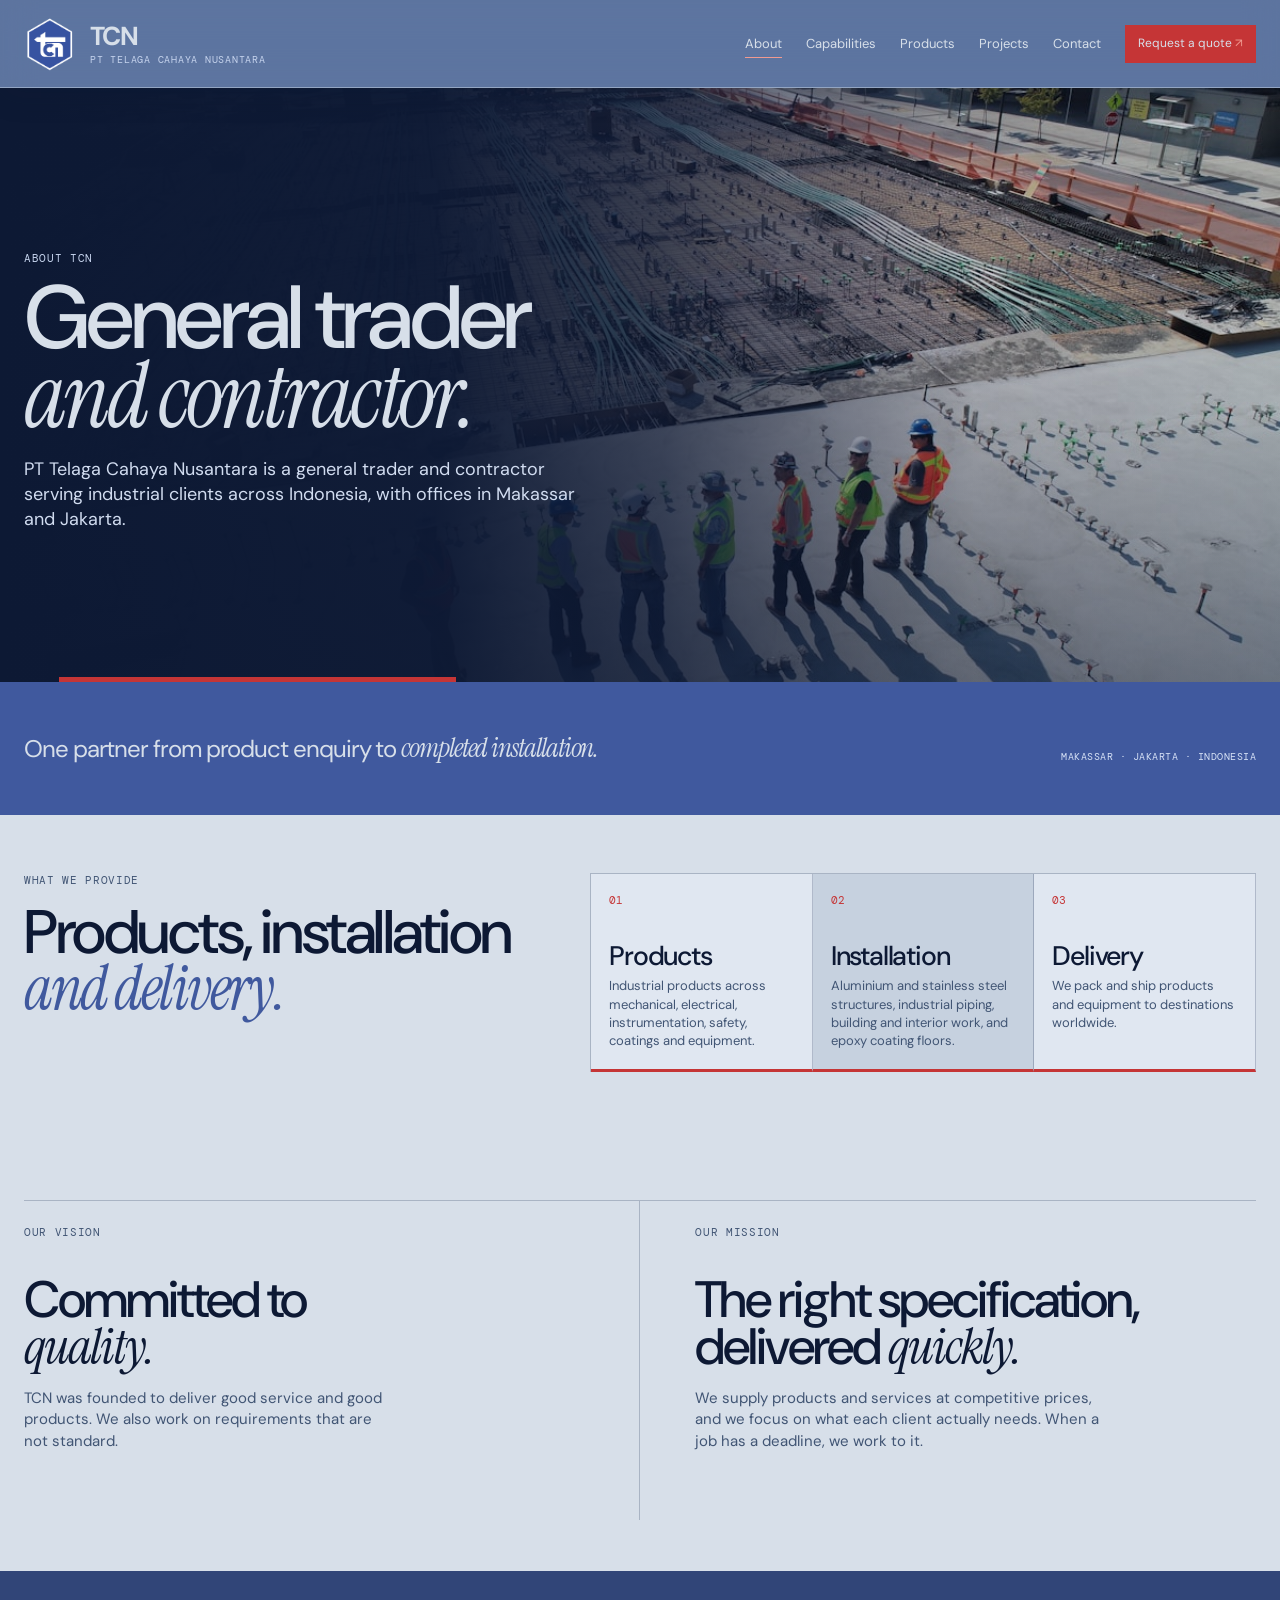
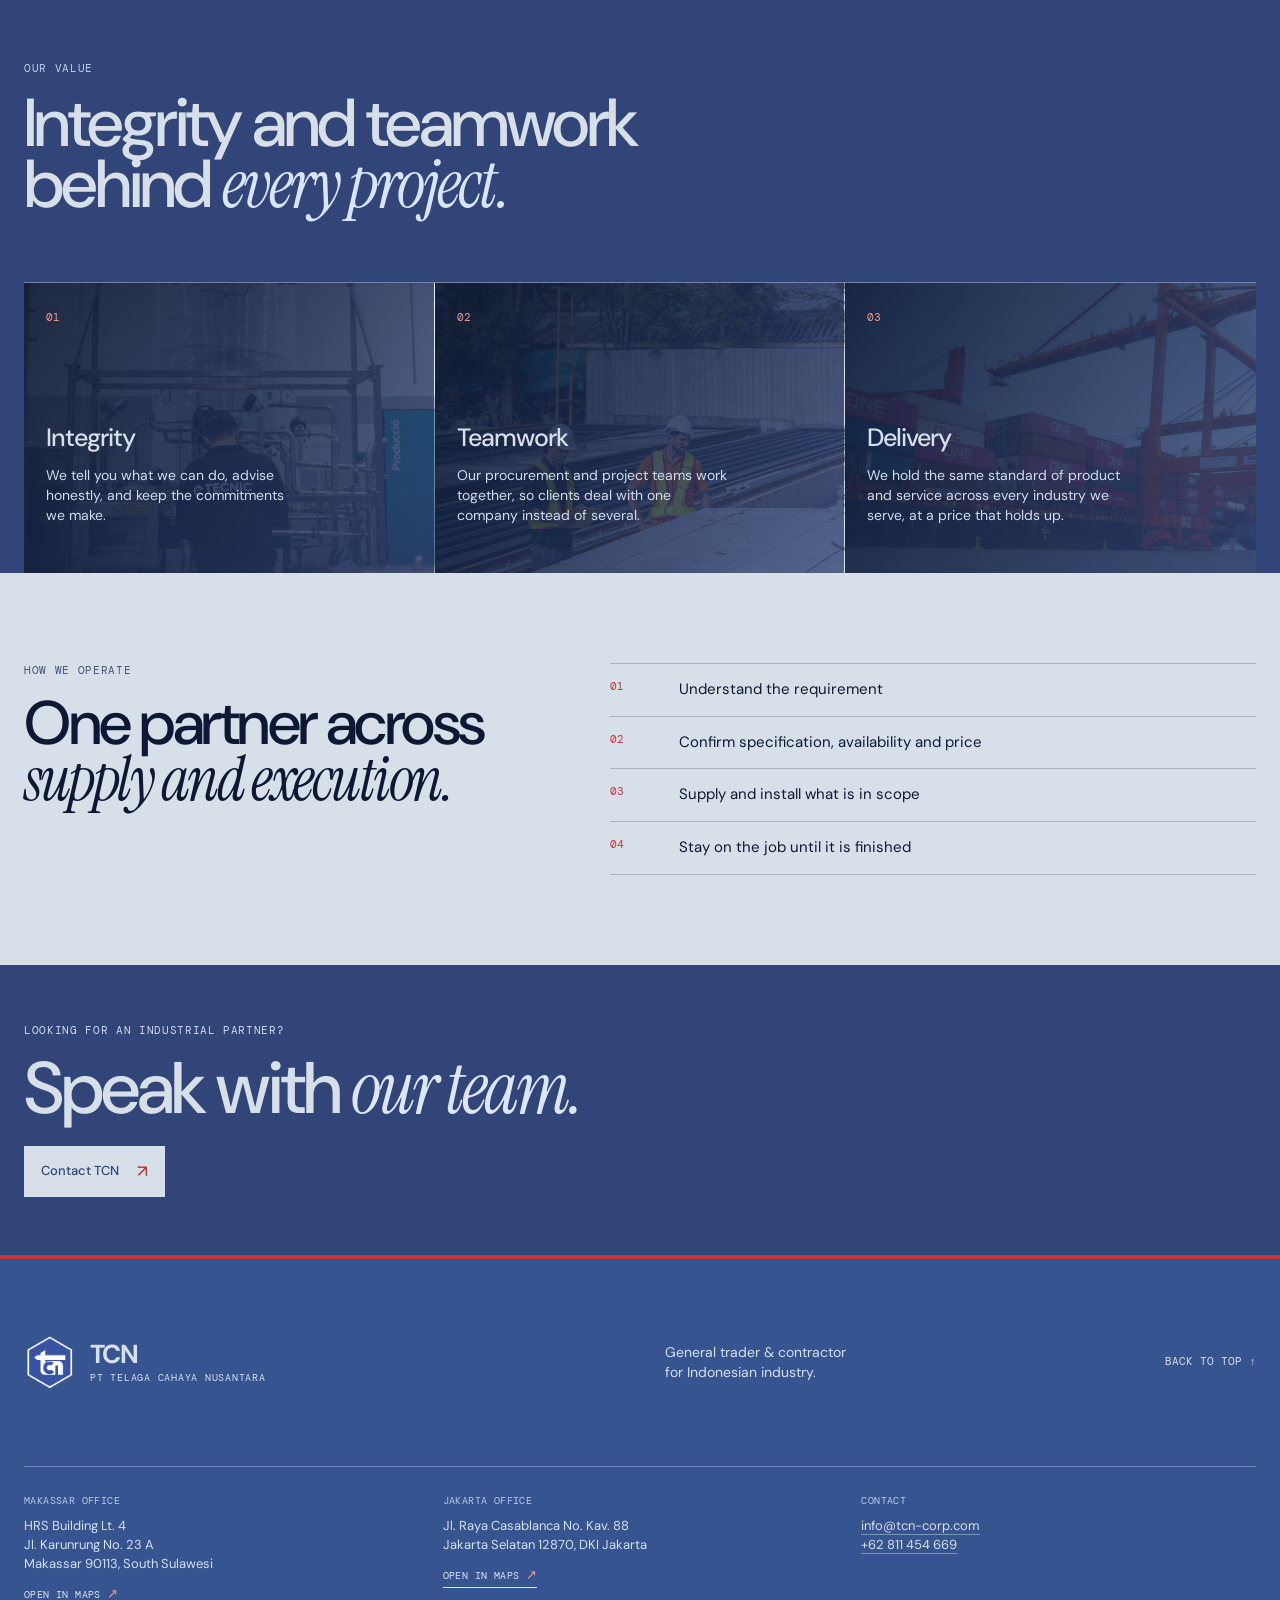
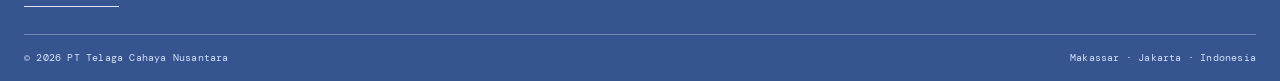
==== commit b295506a: "Add project archive, WebP pipeline, and SEO metadata Projects: - Add projects-data.js and projects-a" ====
--- a/about.html
+++ b/about.html
@@ -3,13 +3,73 @@
   <head>
     <meta charset="UTF-8" />
     <meta name="viewport" content="width=device-width, initial-scale=1.0" />
-    <meta name="description" content="PT Telaga Cahaya Nusantara is a general trader and contractor with offices in Makassar and Jakarta. Our vision, mission, values and approach to industrial projects." />
-    <title>About TCN — General Trader & Contractor</title>
+    <meta name="description" content="PT Telaga Cahaya Nusantara is a general trading company and contractor in Indonesia with offices in Makassar and Jakarta. Our vision, mission and values." />
+    <link rel="canonical" href="https://tcn-corp.com/about.html" />
+    <meta name="theme-color" content="#13234a" />
+    <meta name="author" content="PT Telaga Cahaya Nusantara" />
+    <meta property="og:type" content="website" />
+    <meta property="og:site_name" content="TCN — PT Telaga Cahaya Nusantara" />
+    <meta property="og:locale" content="en_ID" />
+    <meta property="og:title" content="About TCN — General Trader & Contractor in Indonesia" />
+    <meta property="og:description" content="PT Telaga Cahaya Nusantara is a general trading company and contractor in Indonesia with offices in Makassar and Jakarta. Our vision, mission and values." />
+    <meta property="og:url" content="https://tcn-corp.com/about.html" />
+    <meta property="og:image" content="https://tcn-corp.com/assets/og-image.jpg" />
+    <meta property="og:image:width" content="1200" />
+    <meta property="og:image:height" content="630" />
+    <meta property="og:image:alt" content="About PT Telaga Cahaya Nusantara" />
+    <meta name="twitter:card" content="summary_large_image" />
+    <meta name="twitter:title" content="About TCN — General Trader & Contractor in Indonesia" />
+    <meta name="twitter:description" content="PT Telaga Cahaya Nusantara is a general trading company and contractor in Indonesia with offices in Makassar and Jakarta. Our vision, mission and values." />
+    <meta name="twitter:image" content="https://tcn-corp.com/assets/og-image.jpg" />
+    <title>About TCN — General Trader & Contractor in Indonesia</title>
     <link rel="icon" type="image/png" href="assets/tcn-logo.png" />
     <link rel="preconnect" href="https://fonts.googleapis.com" />
     <link rel="preconnect" href="https://fonts.gstatic.com" crossorigin />
     <link href="https://fonts.googleapis.com/css2?family=DM+Mono:wght@400;500&family=DM+Sans:opsz,wght@9..40,400;9..40,500;9..40,600&family=Instrument+Serif:ital@0;1&display=swap" rel="stylesheet" />
-    <link rel="stylesheet" href="styles.css" />
+    <link rel="stylesheet" href="styles.css?v=20261012-5" />
+    <script type="application/ld+json">
+    {
+      "@context": "https://schema.org",
+      "@graph": [
+        {
+          "@type": "WebPage",
+          "@id": "https://tcn-corp.com/about.html#webpage",
+          "url": "https://tcn-corp.com/about.html",
+          "name": "About TCN — General Trader & Contractor in Indonesia",
+          "description": "PT Telaga Cahaya Nusantara is a general trading company and contractor in Indonesia with offices in Makassar and Jakarta. Our vision, mission and values.",
+          "isPartOf": {
+            "@id": "https://tcn-corp.com/#website"
+          },
+          "about": {
+            "@id": "https://tcn-corp.com/#organization"
+          },
+          "primaryImageOfPage": "https://tcn-corp.com/assets/og-image.jpg",
+          "inLanguage": "en",
+          "breadcrumb": {
+            "@id": "https://tcn-corp.com/about.html#breadcrumb"
+          }
+        },
+        {
+          "@type": "BreadcrumbList",
+          "@id": "https://tcn-corp.com/about.html#breadcrumb",
+          "itemListElement": [
+            {
+              "@type": "ListItem",
+              "position": 1,
+              "name": "Home",
+              "item": "https://tcn-corp.com/"
+            },
+            {
+              "@type": "ListItem",
+              "position": 2,
+              "name": "About",
+              "item": "https://tcn-corp.com/about.html"
+            }
+          ]
+        }
+      ]
+    }
+    </script>
   </head>
   <body class="subpage-body about-page">
     <a class="skip-link" href="#main">Skip to content</a>
@@ -35,26 +95,26 @@
         <div class="about-scope-grid">
           <article><span>01</span><h3>Products</h3><p>Industrial products across mechanical, electrical, instrumentation, safety, coatings and equipment.</p></article>
           <article><span>02</span><h3>Installation</h3><p>Aluminium and stainless steel structures, industrial piping, building and interior work, and epoxy coating floors.</p></article>
-          <article><span>03</span><h3>Delivery</h3><p>We pack and ship a wide range of products and equipment to destinations around the world.</p></article>
+          <article><span>03</span><h3>Delivery</h3><p>We pack and ship products and equipment to destinations worldwide.</p></article>
         </div>
       </section>
       <section class="company-pillars section-shell">
-        <article><p class="eyebrow">Our vision</p><h2>Committed to<br /><em>quality.</em></h2><p>TCN was established with full commitment to deliver high-quality service and products. We also provide high-value solutions for a diverse range of customer requirements.</p></article>
-        <article><p class="eyebrow">Our mission</p><h2>The right specification,<br />delivered <em>quickly.</em></h2><p>We strive towards providing high-quality, competitively priced products and services to our diverse range of customers. We focus on the exacting needs of clients and deliver quickly through our commitment to do our best.</p></article>
+        <article><p class="eyebrow">Our vision</p><h2>Committed to<br /><em>quality.</em></h2><p>TCN was founded to deliver good service and good products. We also work on requirements that are not standard.</p></article>
+        <article><p class="eyebrow">Our mission</p><h2>The right specification,<br />delivered <em>quickly.</em></h2><p>We supply products and services at competitive prices, and we focus on what each client actually needs. When a job has a deadline, we work to it.</p></article>
       </section>
       <section class="value-section">
         <div class="section-shell">
           <div class="value-heading"><p class="eyebrow">Our value</p><h2>Integrity and teamwork<br />behind <em>every project.</em></h2></div>
           <div class="values-grid">
-            <article data-asset-bg="valueIntegrity"><span>01</span><h3>Integrity</h3><p>We communicate directly, advise responsibly, and honour the commitments we make.</p></article>
-            <article data-asset-bg="valueTeamwork"><span>02</span><h3>Teamwork</h3><p>Our procurement and project teams work together, so clients coordinate with one company rather than several.</p></article>
-            <article data-asset-bg="valueDelivery"><span>03</span><h3>Delivery</h3><p>Excellence in product and service across a wide range of industries, maintained through quality, cost effectiveness and responsiveness.</p></article>
+            <article data-asset-bg="valueIntegrity"><span>01</span><h3>Integrity</h3><p>We tell you what we can do, advise honestly, and keep the commitments we make.</p></article>
+            <article data-asset-bg="valueTeamwork"><span>02</span><h3>Teamwork</h3><p>Our procurement and project teams work together, so clients deal with one company instead of several.</p></article>
+            <article data-asset-bg="valueDelivery"><span>03</span><h3>Delivery</h3><p>We hold the same standard of product and service across every industry we serve, at a price that holds up.</p></article>
           </div>
         </div>
       </section>
       <section class="about-capability section-shell">
         <div><p class="eyebrow">How we operate</p><h2>One partner across<br /><em>supply and execution.</em></h2></div>
-        <div class="capability-flow"><p><span>01</span>Understand the requirement</p><p><span>02</span>Confirm specification, availability and price</p><p><span>03</span>Supply, and install where within scope</p><p><span>04</span>Support the work through to completion</p></div>
+        <div class="capability-flow"><p><span>01</span>Understand the requirement</p><p><span>02</span>Confirm specification, availability and price</p><p><span>03</span>Supply and install what is in scope</p><p><span>04</span>Stay on the job until it is finished</p></div>
       </section>
       <section class="enquiry-banner compact">
         <div class="section-shell"><p class="eyebrow">Looking for an industrial partner?</p><h2>Speak with <em>our team.</em></h2><a class="button button-light" href="index.html#contact">Contact TCN <span>↗</span></a></div>
@@ -62,8 +122,8 @@
     </main>
     <footer class="site-footer">
       <div class="footer-main section-shell"><a class="brand footer-brand" href="index.html"><img class="brand-mark" src="assets/tcn-logo.png" data-asset="logo" alt="" /><span><strong>TCN</strong><small>PT Telaga Cahaya Nusantara</small></span></a><p>General trader & contractor<br />for Indonesian industry.</p><a class="footer-top" href="#top">Back to top ↑</a></div>
-      <div class="footer-meta section-shell"><span>© <span id="year"></span> PT Telaga Cahaya Nusantara</span><span>Makassar · Jakarta · Indonesia</span><span>Website draft / v1</span></div>
+      <div class="footer-contact section-shell"><div><span>Makassar office</span><p>HRS Building Lt. 4<br />Jl. Karunrung No. 23 A<br />Makassar 90113, South Sulawesi</p><a class="footer-map-link" href="https://www.google.com/maps/search/?api=1&amp;query=HRS%20Building%20Lt.%204%2C%20Jl.%20Karunrung%20No.%2023%20A%2C%20Makassar%2C%20South%20Sulawesi%2C%20Indonesia" target="_blank" rel="noopener noreferrer">Open in Maps <span aria-hidden="true">↗</span></a></div><div><span>Jakarta office</span><p>Jl. Raya Casablanca No. Kav. 88<br />Jakarta Selatan 12870, DKI Jakarta</p><a class="footer-map-link" href="https://www.google.com/maps/search/?api=1&amp;query=Jl.%20Raya%20Casablanca%20No.%20Kav.%2088%2C%20Jakarta%20Selatan%2C%20DKI%20Jakarta%2C%20Indonesia" target="_blank" rel="noopener noreferrer">Open in Maps <span aria-hidden="true">↗</span></a></div><div><span>Contact</span><p><a href="mailto:info@tcn-corp.com">info@tcn-corp.com</a><br /><a href="tel:+62811454669">+62 811 454 669</a></p></div></div><div class="footer-meta section-shell"><span>© <span id="year"></span> PT Telaga Cahaya Nusantara</span><span>Makassar · Jakarta · Indonesia</span></div>
     </footer>
-    <script src="assets/asset-library.js"></script><script src="script.js"></script>
+    <script src="assets/asset-library.js?v=20261012-4"></script><script src="script.js?v=20261012-1"></script>
   </body>
 </html>
--- a/styles.css
+++ b/styles.css
@@ -85,18 +85,19 @@
 .section-header h2 { max-width: 600px; margin: 0; font-size: clamp(45px, 5.1vw, 76px); line-height: .92; }
 .section-header > p:not(.eyebrow) { max-width: 290px; margin: 0 0 4px; color: var(--muted); font-size: 15px; }
 .capability-list { border-top: 1px solid var(--line); background: transparent; }
-.capability-card { position: relative; display: grid; grid-template-columns: 9.5% 42% 48.5%; min-height: 490px; border-bottom: 1px solid var(--line); }
-.card-number { padding: 21px 0 0; color: var(--muted); font-family: var(--mono); font-size: 11px; }
-.capability-content { display: flex; flex-direction: column; align-items: flex-start; padding: 78px 45px 42px 0; }
+.capability-card { position: relative; display: grid; grid-template-columns: 5.5% 44.5% 50%; min-height: 520px; border-bottom: 1px solid var(--line); }
+.card-number { padding: 25px 0 0; color: var(--red); font-family: var(--mono); font-size: 11px; line-height: 1.3; letter-spacing: .06em; }
+.capability-content { display: flex; flex-direction: column; align-items: flex-start; padding: 25px 46px 44px 0; }
 .capability-content .card-label { color: var(--blue-deep); }
-.capability-content h3 { margin: 22px 0; font-size: clamp(38px, 4vw, 64px); line-height: .92; }
-.capability-content > p:not(.card-label) { max-width: 410px; margin: 0; color: var(--muted); font-size: 15px; }
-.capability-content ul { margin: 27px 0 30px; padding: 0; list-style: none; font-size: 13px; }
-.capability-content li { padding: 5px 0; border-top: 1px solid var(--line); }
+.capability-content h3 { margin: 19px 0 20px; font-size: clamp(38px, 4vw, 62px); line-height: .92; }
+.capability-content > p:not(.card-label) { max-width: 420px; margin: 0; color: var(--muted); font-size: 15px; }
+.capability-content ul { width: min(100%, 470px); margin: 26px 0 0; padding: 0; list-style: none; border-bottom: 1px solid var(--line); font-size: 13px; }
+.capability-content li { padding: 7px 0; border-top: 1px solid var(--line); }
 .capability-content li::before { content: "—"; color: var(--red); padding-right: 7px; }
+.capability-content .text-link { margin-top: auto; padding-top: 26px; }
 .card-image { position: relative; overflow: hidden; }
-.card-image::after { content: ""; position: absolute; inset: 0; background: rgba(49, 69, 120, .38); mix-blend-mode: multiply; }
-.trading .card-image::after { background: rgba(197, 53, 54, .22); }
+.card-image::after { content: ""; position: absolute; inset: 0; background: linear-gradient(103deg, rgba(49,69,120,.36) 0%, rgba(49,69,120,.12) 44%, rgba(13,25,52,0) 100%); mix-blend-mode: multiply; }
+.trading .card-image::after { background: linear-gradient(103deg, rgba(197,53,54,.28) 0%, rgba(197,53,54,.09) 44%, rgba(13,25,52,0) 100%); }
 
 .statement-section { padding: clamp(58px, 7vw, 98px) 0 0; background: var(--blue-deep); color: var(--paper); }
 .statement-inner .eyebrow { color: #bfd0f1; }
@@ -118,7 +119,6 @@
 .reference-grid span:nth-child(2n) { background: var(--blue-soft); }
 .client-logo-grid { display: grid; grid-template-columns: repeat(3, 1fr); margin-top: 54px; border-top: 1px solid var(--line); border-left: 1px solid var(--line); }
 .client-logo-card { min-height: 202px; display: flex; flex-direction: column; justify-content: space-between; gap: 24px; padding: 28px; background: rgba(237,242,251,.56); border-right: 1px solid var(--line); border-bottom: 1px solid var(--line); }
-.client-logo-card:nth-child(2) { background: #c6d1df; }
 .client-logo-card img { width: min(100%, 220px); height: 86px; object-fit: contain; object-position: left center; }
 .client-logo-card p { margin: 0; color: var(--muted); font: 11px var(--mono); line-height: 1.35; text-transform: uppercase; }
 .reference-roster { margin-top: 0; padding: 29px 0 0; border-top: 3px solid var(--red); }
@@ -163,7 +163,13 @@
 .contact-form input:focus, .contact-form select:focus, .contact-form textarea:focus { border-bottom: 2px solid var(--blue); }
 .contact-form .button { width: 100%; margin-top: 29px; }
 .form-status { min-height: 1.2em; margin: 14px 0 0; color: var(--blue-deep); font-size: 12px; }
-.form-contact { margin: 11px 0 0; color: var(--muted); font-size: clamp(8.5px, 2.7vw, 11px); white-space: nowrap; }
+.form-status.is-success { color: #1f6b3f; }
+.form-status.is-error { color: var(--red); }
+.form-status a { border-bottom: 1px solid currentColor; }
+.form-honeypot { position: absolute; left: -9999px; width: 1px; height: 1px; opacity: 0; pointer-events: none; }
+.contact-form button[type="submit"]:disabled { opacity: .6; cursor: progress; }
+.form-contact { margin: 11px 0 0; color: var(--muted); font-size: clamp(8.5px, 2.7vw, 12.5px); }
+.form-contact-links { white-space: nowrap; }
 .form-contact a { color: var(--ink); border-bottom: 1px solid var(--ink); }
 
 .site-footer { background: var(--blue-footer, #365590); color: var(--paper); border-top: 4px solid var(--red); }
@@ -174,6 +180,14 @@
 .footer-brand small { margin-top: 5px; color: #d5e0f6; font-size: 10px; letter-spacing: .075em; }
 .footer-main > p { margin: 0; color: #d5e0f6; font-size: 14px; }
 .footer-top { font-family: var(--mono); font-size: 11px; text-transform: uppercase; }
+.footer-contact { display: grid; grid-template-columns: repeat(3, minmax(0, 1fr)); gap: 24px; padding-top: 27px; padding-bottom: 27px; border-top: 1px solid rgba(237,242,251,.32); }
+.footer-contact > div { min-width: 0; }
+.footer-contact span { display: block; margin-bottom: 9px; color: #b9cae9; font-family: var(--mono); font-size: 10px; letter-spacing: .04em; text-transform: uppercase; }
+.footer-contact p { margin: 0; color: #d5e0f6; font-size: 13px; }
+.footer-contact p a { color: var(--paper); border-bottom: 1px solid rgba(237,242,251,.4); }
+.footer-contact p a:hover { border-bottom-color: var(--paper); }
+.footer-map-link { display: inline-block; margin-top: 11px; color: #dce6f8; border-bottom: 1px solid #dce6f8; padding-bottom: 2px; font-family: var(--mono); font-size: 10px; letter-spacing: .04em; text-transform: uppercase; }
+.footer-map-link span { display: inline; margin: 0; color: var(--red-soft); font-size: 13px; }
 .footer-meta { display: flex; justify-content: space-between; gap: 20px; padding-top: 16px; padding-bottom: 16px; border-top: 1px solid rgba(237,242,251,.32); color: #d5e0f6; font-family: var(--mono); font-size: 10px; letter-spacing: .02em; }
 
 .reveal { opacity: 0; transform: translateY(18px); transition: opacity .75s ease, transform .75s cubic-bezier(.2,.7,.2,1); }
@@ -196,8 +210,8 @@
   .hero-image { height: min(86vw, 500px); }
   .section-header { grid-template-columns: 1fr 1.5fr; }
   .section-header > p:not(.eyebrow) { grid-column: 2; }
-  .capability-card { grid-template-columns: 11% 49% 40%; min-height: 440px; }
-  .capability-content { padding-top: 55px; padding-right: 26px; }
+  .capability-card { grid-template-columns: 8% 48% 44%; min-height: 440px; }
+  .capability-content { padding: 25px 30px 38px 0; }
   .principles-grid { grid-template-columns: 1fr 1fr; }
   .principles-grid > div:nth-child(2) { border-right: 0; }
   .principles-grid > div:nth-child(3), .principles-grid > div:nth-child(4) { border-top: 1px solid rgba(242,240,234,.29); }
@@ -206,6 +220,7 @@
   .contact { gap: 55px; }
   .footer-main { grid-template-columns: 1fr auto; }
   .footer-main > p { display: none; }
+  .footer-contact { grid-template-columns: 1fr 1fr; }
 }
 
 @media (max-width: 620px) {
@@ -220,9 +235,11 @@
   .confidence-bar p { font-size: 13px; }
   .section-header, .references .section-header.narrow { grid-template-columns: 1fr; gap: 17px; margin-bottom: 42px; }
   .section-header > p:not(.eyebrow) { grid-column: auto; }
-  .capability-card { grid-template-columns: 1fr; }
+  .capability-card { grid-template-columns: 1fr; min-height: 0; }
   .card-number { padding: 16px 0 0; }
-  .capability-content { padding: 28px 0 37px; }
+  .capability-content { padding: 10px 0 34px; }
+  .capability-content ul { width: 100%; }
+  .capability-content .text-link { margin-top: 0; padding-top: 26px; }
   .capability-content h3 { font-size: 46px; }
   .card-image { min-height: 285px; }
   .statement-text { margin: 42px 0 64px; font-size: 47px; }
@@ -250,6 +267,7 @@
   .footer-brand strong { font-size: 22px; }
   .footer-brand small { margin-top: 3px; font-size: 9px; letter-spacing: .045em; }
   .footer-top { justify-self: start; }
+  .footer-contact { grid-template-columns: 1fr; gap: 22px; }
   .footer-meta { align-items: flex-start; flex-direction: column; gap: 7px; }
 }
 
@@ -263,19 +281,22 @@
 .subpage-hero .button { margin-top: 26px; }
 .catalogue-intro { display: flex; align-items: end; justify-content: space-between; gap: 42px; padding: 27px 0; border-top: 1px solid var(--line); border-bottom: 1px solid var(--line); }
 .catalogue-intro p { max-width: 650px; margin: 0; font-size: clamp(20px, 2.35vw, 32px); line-height: 1.1; letter-spacing: -.04em; }
-.catalogue-intro .text-link { flex: none; }
 .supplier-brands { padding: clamp(56px, 6.5vw, 86px) 0; }
 .supplier-brands .section-header { margin-bottom: 38px; }
 .supplier-brand-grid { display: grid; grid-template-columns: repeat(5, 1fr); gap: 10px; }
 .supplier-brand-card { position: relative; min-height: 158px; display: flex; flex-direction: column; justify-content: space-between; gap: 10px; padding: 14px 16px 15px; overflow: hidden; border: 1px solid var(--line); background: rgba(237,242,251,.46); }
 .supplier-brand-card::after { content: ''; position: absolute; bottom: 0; left: 0; width: 62%; height: 3px; background: var(--red); }
 .supplier-brand-card:nth-child(5n + 2), .supplier-brand-card:nth-child(5n + 4) { background: #c6d1df; }
+.supplier-brand-card.is-expansion { background: rgba(64, 89, 158, .12); }
+.supplier-brand-card.is-expansion::after { width: 100%; }
 .supplier-brand-identity { display: flex; align-items: center; width: 100%; height: 43px; padding: 8px 10px; background: rgba(13,25,52,.06); border: 1px solid rgba(13,25,52,.12); }
 .supplier-brand-identity.is-placeholder { border-style: dashed; }
 .supplier-brand-identity img { width: 100%; height: 100%; object-fit: contain; object-position: left center; }
 .supplier-logo-missing { color: var(--muted); font: 9px var(--mono); letter-spacing: .12em; text-transform: uppercase; }
 .supplier-brand-wordmark { display: block; max-width: 100%; margin-top: auto; font-size: clamp(18px, 1.75vw, 26px); line-height: .9; letter-spacing: -.065em; overflow-wrap: anywhere; }
 .supplier-brand-card span { color: var(--muted); font: 9px var(--mono); letter-spacing: .04em; line-height: 1.25; text-transform: uppercase; }
+.supplier-brand-card.is-expansion { justify-content: center; }
+.supplier-brand-card.is-expansion .supplier-brand-wordmark { margin-top: 0; }
 .product-index { padding: clamp(56px, 6.5vw, 88px) 0; }
 .index-heading { display: flex; align-items: baseline; justify-content: space-between; gap: 25px; margin-bottom: 22px; }
 .index-heading > p:not(.eyebrow) { margin: 0; color: var(--muted); font-size: 12px; }
@@ -284,8 +305,8 @@
 .product-index-media { position: absolute; z-index: 0; inset: 0; margin: 0; background: var(--blue-deep); }
 .product-index-media::after { content: ''; position: absolute; inset: 0; background: var(--card-scrim); transition: background .22s; }
 .product-index-media img { width: 100%; height: 100%; object-fit: cover; filter: saturate(.58) contrast(1.06); }
-.product-index-media figcaption { position: absolute; z-index: 1; right: 13px; top: 12px; color: rgba(237,242,251,.72); font: 9px var(--mono); text-transform: uppercase; letter-spacing: .07em; }
 .product-number, .product-index-card > div { position: relative; z-index: 1; }
+.product-index-card > div { padding-bottom: 48px; }
 .product-index-card:nth-child(4n + 2), .product-index-card:nth-child(4n + 3) { background: rgba(64, 89, 158, .08); }
 .product-index-card:hover { background: var(--blue-deep); color: var(--paper); }
 .product-index-card:hover .product-index-media::after { background: var(--card-scrim-hover); }
@@ -329,12 +350,21 @@
 .category-group li { padding: 6px 0; border-bottom: 1px solid var(--line); color: var(--muted); font-size: 13px; }
 .category-group .text-link { align-self: end; white-space: nowrap; }
 .related-categories { padding-bottom: clamp(54px, 6vw, 82px); }
-.related-grid { display: grid; grid-template-columns: repeat(3, 1fr); border-top: 1px solid var(--line); border-left: 1px solid var(--line); }
-.related-grid a { min-height: 150px; display: grid; grid-template-columns: 1fr auto; grid-template-rows: auto 1fr; align-items: start; padding: 18px; border-right: 1px solid var(--line); border-bottom: 1px solid var(--line); transition: background .2s, color .2s; }
-.related-grid a:hover { background: var(--blue); color: var(--paper); }
+.related-grid { display: grid; grid-auto-flow: column; grid-auto-columns: minmax(300px, 34vw); gap: 10px; overflow-x: auto; padding-bottom: 7px; border-top: 1px solid var(--line); scroll-padding-left: 1px; scroll-snap-type: x mandatory; scrollbar-color: var(--blue) transparent; scrollbar-width: thin; }
+.related-grid a { position: relative; isolation: isolate; min-height: 230px; display: grid; grid-template-columns: 1fr auto; grid-template-rows: auto auto 1fr; align-items: start; padding: 18px; overflow: hidden; color: var(--ink); border: 1px solid var(--line); background: rgba(64, 89, 158, .08); scroll-snap-align: start; transition: color .22s; }
+.related-card-media { position: absolute; z-index: 0; inset: 0; margin: 0; background: var(--blue-deep); }
+.related-card-media::after { content: ''; position: absolute; inset: 0; background: var(--card-scrim); transition: background .22s; }
+.related-card-media img { width: 100%; height: 100%; object-fit: cover; filter: saturate(.58) contrast(1.06); }
+.related-grid a > *:not(.related-card-media) { position: relative; z-index: 1; }
+.related-grid a:hover { color: var(--paper); }
+.related-grid a:hover .related-card-media::after { background: var(--card-scrim-hover); }
 .related-grid span { color: var(--red); font-family: var(--mono); font-size: 10px; }
-.related-grid strong { align-self: end; font-size: 20px; letter-spacing: -.035em; }
-.related-grid i { color: var(--red); font-size: 20px; font-style: normal; }
+.related-grid strong { grid-column: 1 / -1; grid-row: 2; align-self: start; margin-top: 10px; font-size: 20px; letter-spacing: -.035em; }
+.related-grid p { grid-column: 1 / -1; grid-row: 3; align-self: start; max-width: 30ch; margin: 9px 0 40px; color: var(--muted); font-size: 13px; line-height: 1.35; }
+.related-grid i { position: absolute; z-index: 1; bottom: 17px; left: 18px; color: var(--red); font-size: 17px; font-style: normal; }
+.related-grid i::before { content: 'View category'; margin-right: 8px; font-size: 12px; font-style: normal; font-weight: 600; }
+.related-grid a:hover i { color: var(--red-soft); }
+.related-grid a:hover p { color: #d3def4; }
 
 .projects-hero { min-height: 430px; background: linear-gradient(135deg, transparent 0 63%, var(--blue-soft) 63% 100%); }
 .project-ethos { padding: 37px 0; border-top: 1px solid var(--line); border-bottom: 1px solid var(--line); background: var(--blue); color: var(--paper); }
@@ -343,48 +373,28 @@
 .project-ethos span { max-width: 260px; color: #d8e3f7; font-family: var(--mono); font-size: 10px; line-height: 1.5; text-transform: uppercase; }
 .project-archive { padding: clamp(56px, 6.5vw, 88px) 0; }
 .project-format-grid { display: grid; grid-template-columns: 1fr 1fr; border-top: 1px solid var(--line); border-left: 1px solid var(--line); }
-.project-format-grid a { position: relative; isolation: isolate; display: grid; grid-template-columns: 58px minmax(0, 1fr); grid-template-rows: auto 1fr; column-gap: 18px; min-height: 200px; padding: 18px 28px 18px 18px; overflow: hidden; color: var(--ink); border-right: 1px solid var(--line); border-bottom: 1px solid var(--line); background-color: rgba(64, 89, 158, .08); background-image: var(--asset-image); background-position: center; background-size: cover; cursor: pointer; transition: background .22s, color .22s; }
-.project-format-grid a::before { content: ''; position: absolute; z-index: 0; inset: 0; background: var(--card-scrim); transition: background .22s; }
+.project-format-grid a { position: relative; isolation: isolate; display: grid; grid-template-columns: 58px minmax(0, 1fr); grid-template-rows: auto 1fr auto; column-gap: 18px; min-height: 200px; padding: 18px 28px 18px 18px; overflow: hidden; color: var(--ink); border-right: 1px solid var(--line); border-bottom: 1px solid var(--line); background-color: rgba(64, 89, 158, .08); background-image: var(--asset-image); background-position: center; background-size: cover; cursor: pointer; transition: background .22s, color .22s; }
+/* Archive scrim: holds legibility over the text column, then releases to the photograph.
+   Ends fully transparent so the image is not tinted. */
+.project-format-grid a::before { content: ''; position: absolute; z-index: 0; inset: 0; background: linear-gradient(90deg, rgba(215,223,233,.99) 0 48%, rgba(215,223,233,.94) 66%, rgba(215,223,233,.45) 80%, rgba(215,223,233,0) 94%); transition: background .22s; }
 .project-format-grid a::after { display: none; }
 .project-format-grid a:hover { color: var(--paper); }
 .project-format-grid a:hover::before { background: var(--card-scrim-hover); }
 .project-format-grid a > * { position: relative; z-index: 1; }
 .project-format-grid span { grid-column: 1; grid-row: 1; color: var(--red); font-family: var(--mono); font-size: 11px; }
-.project-format-grid h2 { grid-column: 2; grid-row: 1; margin: 7px 0 10px; font-size: clamp(29px, 3.5vw, 45px); line-height: .96; }
-.project-format-grid p { grid-column: 2; grid-row: 2; align-self: start; max-width: 390px; margin: 0; color: var(--muted); font-size: 13px; }
+.project-format-grid h2 { grid-column: 2; grid-row: 1; max-width: 330px; margin: 7px 0 10px; font-size: clamp(29px, 3.5vw, 45px); line-height: .96; }
+.project-format-grid p { grid-column: 2; grid-row: 2; align-self: start; max-width: 310px; margin: 0; color: var(--muted); font-size: 13px; }
 .project-format-grid a:hover p { color: #d3def4; }
-.project-format-grid i { position: absolute; z-index: 1; bottom: 19px; left: 94px; color: var(--ink); font-size: 17px; font-style: normal; }
+.project-format-grid i { position: relative; z-index: 1; grid-column: 2; grid-row: 3; align-self: end; margin-top: 16px; left: 0; bottom: 0; color: var(--red); font-size: 17px; font-style: normal; }
 .project-format-grid i::before { content: 'View project'; margin-right: 8px; font-size: 12px; font-style: normal; font-weight: 600; }
-.project-format-grid i { color: var(--red); }
 .project-format-grid a:hover i { color: var(--red-soft); }
-.project-archive-note { display: grid; grid-template-columns: 1fr 1fr; gap: 70px; padding-bottom: clamp(58px, 7vw, 94px); }
-.project-archive-note h2 { margin: 17px 0 0; font-size: clamp(43px, 4.7vw, 69px); line-height: .91; }
-.project-archive-note ol { margin: 0; padding: 0; list-style: none; border-top: 1px solid var(--line); }
-.project-archive-note li { display: grid; grid-template-columns: 54px 1fr; gap: 18px; padding: 15px 0; border-bottom: 1px solid var(--line); }
-.project-archive-note li span { color: var(--red); font-family: var(--mono); font-size: 11px; }
-.project-archive-note li p { margin: 0; font-size: 14px; }
 .project-dossier { padding: 58px 0 clamp(64px, 7vw, 94px); }
 .project-dossier .eyebrow { margin: 0; }
 .project-dossier h1 { max-width: 9ch; margin: 13px 0 17px; font-size: clamp(56px, 7.2vw, 108px); line-height: .87; }
 .project-dossier > p:not(.eyebrow) { max-width: 600px; margin: 0; color: var(--muted); font-size: clamp(19px, 2.1vw, 28px); line-height: 1.2; }
-.dossier-status { display: flex; align-items: baseline; gap: 13px; margin-top: 55px; padding: 14px 0; border-top: 1px solid var(--line); border-bottom: 1px solid var(--line); }
-.dossier-status span { color: var(--muted); font-family: var(--mono); font-size: 10px; text-transform: uppercase; }
-.dossier-status strong { font-size: 14px; }
-.dossier-fields { display: grid; grid-template-columns: 1fr 1fr; gap: 0 48px; margin: 0; padding: 0; list-style: none; }
-.dossier-fields li { display: flex; gap: 16px; padding: 14px 0; border-bottom: 1px solid var(--line); font-size: 14px; }
-.dossier-fields span { color: var(--red); font-family: var(--mono); font-size: 10px; }
-.project-template { display: grid; grid-template-columns: .8fr 1.2fr; gap: 58px; padding-bottom: clamp(58px, 7vw, 96px); }
-.project-template-intro > p:not(.eyebrow) { margin: 18px 0 0; color: var(--muted); font-size: 16px; }
-.project-template-grid { display: grid; grid-template-columns: repeat(3, 1fr); border-top: 1px solid var(--line); }
-.project-template-grid > div { min-height: 210px; padding: 18px 17px 18px 0; border-right: 1px solid var(--line); }
-.project-template-grid > div:not(:first-child) { padding-left: 17px; }
-.project-template-grid > div:last-child { border-right: 0; }
-.project-template-grid span { color: var(--red); font-family: var(--mono); font-size: 10px; }
-.project-template-grid h2 { margin: 45px 0 8px; font-size: 20px; }
-.project-template-grid p { margin: 0; color: var(--muted); font-size: 13px; }
-
-@media (max-width: 900px) { .category-group { grid-template-columns: 8% 27% 1fr; } .category-group .text-link { grid-column: 3; justify-self: start; } .category-group ul { grid-template-columns: 1fr; } .supplier-brand-grid { grid-template-columns: repeat(4, 1fr); } .project-archive-note, .project-template { gap: 46px; } }
-@media (max-width: 620px) { .subpage-hero { min-height: 370px; padding: 46px 0 52px; } .subpage-hero h1, .category-hero h1, .project-dossier h1 { font-size: clamp(52px, 15vw, 76px); } .category-hero { min-height: 365px; padding-top: 46px; padding-bottom: 52px; } .project-dossier { padding-top: 46px; padding-bottom: 62px; } .catalogue-intro, .project-ethos > div { align-items: flex-start; flex-direction: column; gap: 16px; } .supplier-brands { padding-top: 58px; } .supplier-brand-grid { grid-template-columns: repeat(2, 1fr); } .supplier-brand-card { min-height: 112px; padding: 14px; } .supplier-brand-wordmark { min-height: 38px; font-size: 25px; } .product-index-grid, .project-format-grid { grid-template-columns: 1fr; } .product-index-card { min-height: 220px; padding-top: 20px; } .product-card-link { bottom: 16px; } .index-heading { align-items: flex-start; flex-direction: column; gap: 8px; } .group-heading, .project-archive-note, .project-template { grid-template-columns: 1fr; gap: 20px; } .category-group { grid-template-columns: 38px 1fr; gap: 17px; } .category-group ul, .category-group .text-link { grid-column: 2; } .category-group .text-link { margin-top: -8px; } .related-grid { grid-template-columns: 1fr; } .projects-hero { background: linear-gradient(142deg, transparent 0 74%, var(--blue-soft) 74% 100%); } .project-format-grid a { min-height: 230px; } .project-format-grid h2 { margin-top: 34px; } .dossier-fields { grid-template-columns: 1fr; } .project-template-grid { grid-template-columns: 1fr; } .project-template-grid > div, .project-template-grid > div:not(:first-child) { min-height: auto; padding: 18px 0; border-right: 0; border-bottom: 1px solid var(--line); } .project-template-grid h2 { margin-top: 20px; } }
+
+@media (max-width: 900px) { .category-group { grid-template-columns: 8% 27% 1fr; } .category-group .text-link { grid-column: 3; justify-self: start; } .category-group ul { grid-template-columns: 1fr; } .supplier-brand-grid { grid-template-columns: repeat(4, 1fr); } }
+@media (max-width: 620px) { .subpage-hero { min-height: 370px; padding: 46px 0 52px; } .subpage-hero h1, .category-hero h1, .project-dossier h1 { font-size: clamp(52px, 15vw, 76px); } .category-hero { min-height: 365px; padding-top: 46px; padding-bottom: 52px; } .project-dossier { padding-top: 46px; padding-bottom: 62px; } .catalogue-intro, .project-ethos > div { align-items: flex-start; flex-direction: column; gap: 16px; } .supplier-brands { padding-top: 58px; } .supplier-brand-grid { grid-template-columns: repeat(2, 1fr); } .supplier-brand-card { min-height: 112px; padding: 14px; } .supplier-brand-wordmark { min-height: 38px; font-size: 25px; } .product-index-grid, .project-format-grid { grid-template-columns: 1fr; } .product-index-card { min-height: 220px; padding-top: 20px; } .product-card-link { bottom: 16px; } .index-heading { align-items: flex-start; flex-direction: column; gap: 8px; } .group-heading { grid-template-columns: 1fr; gap: 20px; } .category-group { grid-template-columns: 38px 1fr; gap: 17px; } .category-group ul, .category-group .text-link { grid-column: 2; } .category-group .text-link { margin-top: -8px; } .related-grid { grid-template-columns: none; grid-auto-columns: minmax(265px, 86vw); } .projects-hero { background: linear-gradient(142deg, transparent 0 74%, var(--blue-soft) 74% 100%); } .project-format-grid a { min-height: 230px; } .project-format-grid h2 { margin-top: 34px; } }
 
 /* Heavier industrial contrast layer */
 :root {
@@ -422,7 +432,7 @@
 .hero-rule { left: clamp(22px, 4.6vw, 62px); background: var(--red); }
 .capabilities { background: #c9d3df; padding-left: max(24px, calc((100% - 1320px)/2)); padding-right: max(24px, calc((100% - 1320px)/2)); }
 .capabilities.section-shell { width: 100%; }
-.capabilities .section-header { display: block; max-width: 760px; margin-bottom: 36px; }
+.capabilities .section-header { display: block; max-width: 760px; margin-bottom: 42px; }
 .capabilities .section-header .eyebrow { margin: 0 0 17px; }
 .capabilities .section-header h2 { max-width: 720px; }
 .capabilities .section-header > p:not(.eyebrow) { max-width: 500px; margin: 18px 0 0; }
@@ -495,7 +505,27 @@
 .sample-outcome { display: grid; grid-template-columns: 30% 1fr; gap: 22px; max-width: 820px; margin-top: 58px; padding: 21px 0; border-top: 2px solid var(--red); border-bottom: 1px solid var(--line); }
 .sample-outcome span { color: var(--red); font-family: var(--mono); font-size: 11px; text-transform: uppercase; }
 .sample-outcome p { margin: 0; font-size: clamp(20px, 2.4vw, 31px); line-height: 1.12; letter-spacing: -.035em; }
-
+.sample-gallery { display: grid; grid-template-columns: repeat(2, 1fr); gap: 14px; margin-top: 46px; }
+.sample-gallery figure { position: relative; min-height: 205px; margin: 0; overflow: hidden; background: var(--blue-deep); }
+.sample-gallery img { filter: saturate(.75) contrast(1.1); }
+.sample-gallery figcaption { position: absolute; right: 0; bottom: 0; left: 0; padding: 8px 11px; background: rgba(13,25,52,.89); color: #d9e4f9; font-family: var(--mono); font-size: 9px; text-transform: uppercase; }
+.sample-gallery-facts { display: grid; align-content: center; gap: 12px; padding: 20px; border: 1px solid var(--line); background: rgba(64, 89, 158, .06); }
+.sample-gallery-facts span { display: grid; gap: 3px; }
+.sample-gallery-facts small { color: var(--muted); font-family: var(--mono); font-size: 9px; letter-spacing: .05em; text-transform: uppercase; }
+.sample-gallery-facts strong { font-size: 14px; font-weight: 500; }
+.sample-gallery-facts p { margin: 0; padding-top: 12px; border-top: 1px solid var(--line); color: var(--muted); font-family: var(--mono); font-size: 10px; line-height: 1.6; text-transform: uppercase; }
+.project-pagination { display: flex; align-items: center; gap: 14px; margin-top: 30px; padding-top: 22px; border-top: 1px solid var(--line); }
+.project-pagination[hidden] { display: none; }
+.pagination-step { width: 38px; height: 38px; border: 1px solid var(--line); background: transparent; color: var(--ink); font-size: 15px; line-height: 1; transition: background .2s, color .2s, border-color .2s; }
+.pagination-step:not(:disabled):hover { border-color: var(--blue-deep); background: var(--blue-deep); color: var(--paper); }
+.pagination-step:disabled { opacity: .32; cursor: not-allowed; }
+.pagination-pages { display: flex; gap: 6px; }
+.pagination-pages button { min-width: 38px; height: 38px; padding: 0 10px; border: 1px solid var(--line); background: transparent; color: var(--ink); font-family: var(--mono); font-size: 12px; transition: background .2s, color .2s, border-color .2s; }
+.pagination-pages button:hover { border-color: var(--blue-deep); }
+.pagination-pages button.is-active { border-color: var(--blue-deep); background: var(--blue-deep); color: var(--paper); }
+.pagination-status { margin-left: auto; color: var(--muted); font-family: var(--mono); font-size: 10px; text-transform: uppercase; }
+@media (max-width: 620px) { .project-pagination { flex-wrap: wrap; } .pagination-status { width: 100%; margin-left: 0; } }
+@media (max-width: 620px) { .sample-gallery { grid-template-columns: 1fr; } .sample-gallery figure { min-height: 205px; } }
 @media (max-width: 900px) { .about-scope, .about-capability, .sample-dossier-grid { grid-template-columns: 1fr; gap: 42px; } .company-pillars { padding-left: 0; padding-right: 0; } .sample-dossier-grid figure { min-height: 370px; } }
 @media (max-width: 620px) { .site-header { padding-inline: 18px; } .site-header .brand { gap: 10px; } .site-header .brand-mark { width: 43px; height: 47px; flex-basis: 43px; } .site-header .brand strong { font-size: 22px; } .site-header .brand small { display: block; margin-top: 3px; font-size: 9px; letter-spacing: .045em; } .subpage-hero::after, .about-hero::after, .project-dossier::before { left: 18px; height: 4px; } .category-hero::before { width: 46vw; height: 4px; } .hero { padding-left: 18px; padding-right: 18px; } .hero-image { box-shadow: 9px 9px 0 var(--blue); } .hero-rule { left: 18px; } .about-hero { min-height: 370px; padding: 46px 18px 52px; } .about-hero h1 { font-size: clamp(52px, 15vw, 76px); } .about-hero-context { grid-template-columns: 1fr; gap: 12px; margin-top: 28px; } .about-hero-context span { justify-self: start; text-align: left; } .company-pillars, .values-grid, .about-scope-grid { grid-template-columns: 1fr; } .company-pillars article, .company-pillars article + article { min-height: auto; padding: 26px 0 34px; border-right: 0; border-bottom: 1px solid var(--line); } .company-pillars h2 { margin-top: 35px; } .about-scope-grid article { min-height: 150px; border-right: 0; } .about-scope-grid h3 { margin-top: 28px; } .values-grid article, .values-grid article + article { min-height: auto; padding: 19px 0 27px; border-right: 0; border-bottom: 1px solid rgba(237,242,251,.35); } .about-capability { gap: 42px; } .sample-dossier-grid figure { min-height: 280px; } .sample-meta { grid-template-columns: 1fr; } .sample-outcome { grid-template-columns: 1fr; gap: 8px; margin-top: 35px; } }
 
@@ -570,7 +600,7 @@
 
 .hero-slider-controls {
   top: 32px;
-  right: clamp(118px, 11vw, 170px);
+  right: max(132px, calc((100% - 1320px) / 2 + 116px));
   left: auto;
 }
 
@@ -604,7 +634,7 @@
 
 @media (min-width: 901px) {
   .hero {
-    min-height: 540px;
+    min-height: clamp(560px, 66svh, 660px);
   }
 }
 
@@ -636,9 +666,9 @@
 
 .subpage-hero,
 .about-hero {
-  min-height: 500px;
-  height: min(500px, calc(100svh - 88px));
-  padding: clamp(48px, 5.4vw, 70px) max(24px, calc((100% - 1320px) / 2)) 56px;
+  min-height: clamp(560px, 66svh, 660px);
+  height: auto;
+  padding: clamp(56px, 6vw, 78px) max(24px, calc((100% - 1320px) / 2)) 64px;
   background-color: var(--blue-deep);
   background-image:
     linear-gradient(90deg, rgba(13, 25, 52, 1) 0%, rgba(13, 25, 52, .98) 34%, rgba(13, 25, 52, .76) 52%, rgba(13, 25, 52, .20) 76%, rgba(13, 25, 52, .1) 100%),
@@ -683,10 +713,15 @@
 }
 
 @media (max-width: 900px) {
-  .hero,
+  .hero {
+    min-height: 520px;
+    height: auto;
+  }
+
   .subpage-hero,
-  .about-hero {
-    min-height: 500px;
+  .about-hero,
+  .category-hero.section-shell {
+    min-height: 560px;
     height: auto;
   }
 
@@ -696,11 +731,16 @@
 }
 
 @media (max-width: 620px) {
-  .hero,
-  .subpage-hero,
-  .about-hero {
+  .hero {
     min-height: 520px;
     padding: 46px 18px 52px;
+  }
+
+  .subpage-hero,
+  .about-hero,
+  .category-hero.section-shell {
+    min-height: 560px;
+    padding: 46px 18px 56px;
   }
 
   .hero-copy {
@@ -749,9 +789,9 @@
 /* Product category pages use the same image-first blue field as the main pages. */
 .category-hero.section-shell {
   width: 100%;
-  min-height: 500px;
+  min-height: clamp(560px, 66svh, 660px);
   height: auto;
-  padding: clamp(48px, 5.4vw, 70px) max(24px, calc((100% - 1320px) / 2)) 56px;
+  padding: clamp(56px, 6vw, 78px) max(24px, calc((100% - 1320px) / 2)) 64px;
   background: var(--blue-deep);
   color: var(--paper);
 }
@@ -779,15 +819,15 @@
 
 @media (max-width: 900px) {
   .category-hero.section-shell {
-    min-height: 500px;
+    min-height: 560px;
     height: auto;
   }
 }
 
 @media (max-width: 620px) {
   .category-hero.section-shell {
-    min-height: 500px;
-    padding: 46px 18px 52px;
+    min-height: 560px;
+    padding: 46px 18px 56px;
   }
 
   .category-hero::after {
@@ -852,7 +892,6 @@
   letter-spacing: -.045em;
 }
 
-.catalogue-intro .text-link,
 .project-ethos span {
   flex: none;
   max-width: 270px;
@@ -866,9 +905,36 @@
   text-transform: uppercase;
 }
 
-.catalogue-intro .text-link span {
-  color: var(--red-soft);
-}
+/* Prominent catalogue download button on the products statement band. */
+.catalogue-download {
+  flex: none;
+  display: inline-flex;
+  align-items: center;
+  gap: 14px;
+  min-height: 62px;
+  padding: 12px 26px 12px 18px;
+  background: var(--red);
+  color: #fff;
+  border: 0;
+  box-shadow: 0 12px 30px rgba(13, 25, 52, .3);
+  transition: transform .2s ease, background .2s ease;
+}
+.catalogue-download:hover { transform: translateY(-2px); background: #b02d2e; }
+.catalogue-download-icon {
+  display: grid;
+  place-items: center;
+  flex: none;
+  width: 38px;
+  height: 38px;
+  background: #fff;
+  color: var(--red);
+  font-family: var(--mono);
+  font-size: 19px;
+  line-height: 1;
+}
+.catalogue-download-copy { display: grid; gap: 3px; text-align: left; }
+.catalogue-download-copy strong { font-size: 14px; font-weight: 500; letter-spacing: -.01em; }
+.catalogue-download-copy small { font-family: var(--mono); font-size: 9px; letter-spacing: .1em; text-transform: uppercase; opacity: .92; }
 
 /* The main-page confidence line is the same statement-band component. */
 .confidence-bar {
@@ -1000,6 +1066,12 @@
     padding-bottom: 18px;
   }
 
+  /* Stacked layout: text spans nearly the full card width, so a horizontal fade
+     would leave the right end of each line unprotected. Fade vertically instead. */
+  .project-format-grid a::before {
+    background: linear-gradient(180deg, rgba(215,223,233,.99) 0 68%, rgba(215,223,233,.9) 80%, rgba(215,223,233,.4) 92%, rgba(215,223,233,0) 100%);
+  }
+
   .project-format-grid h2 {
     margin-top: 18px;
   }
